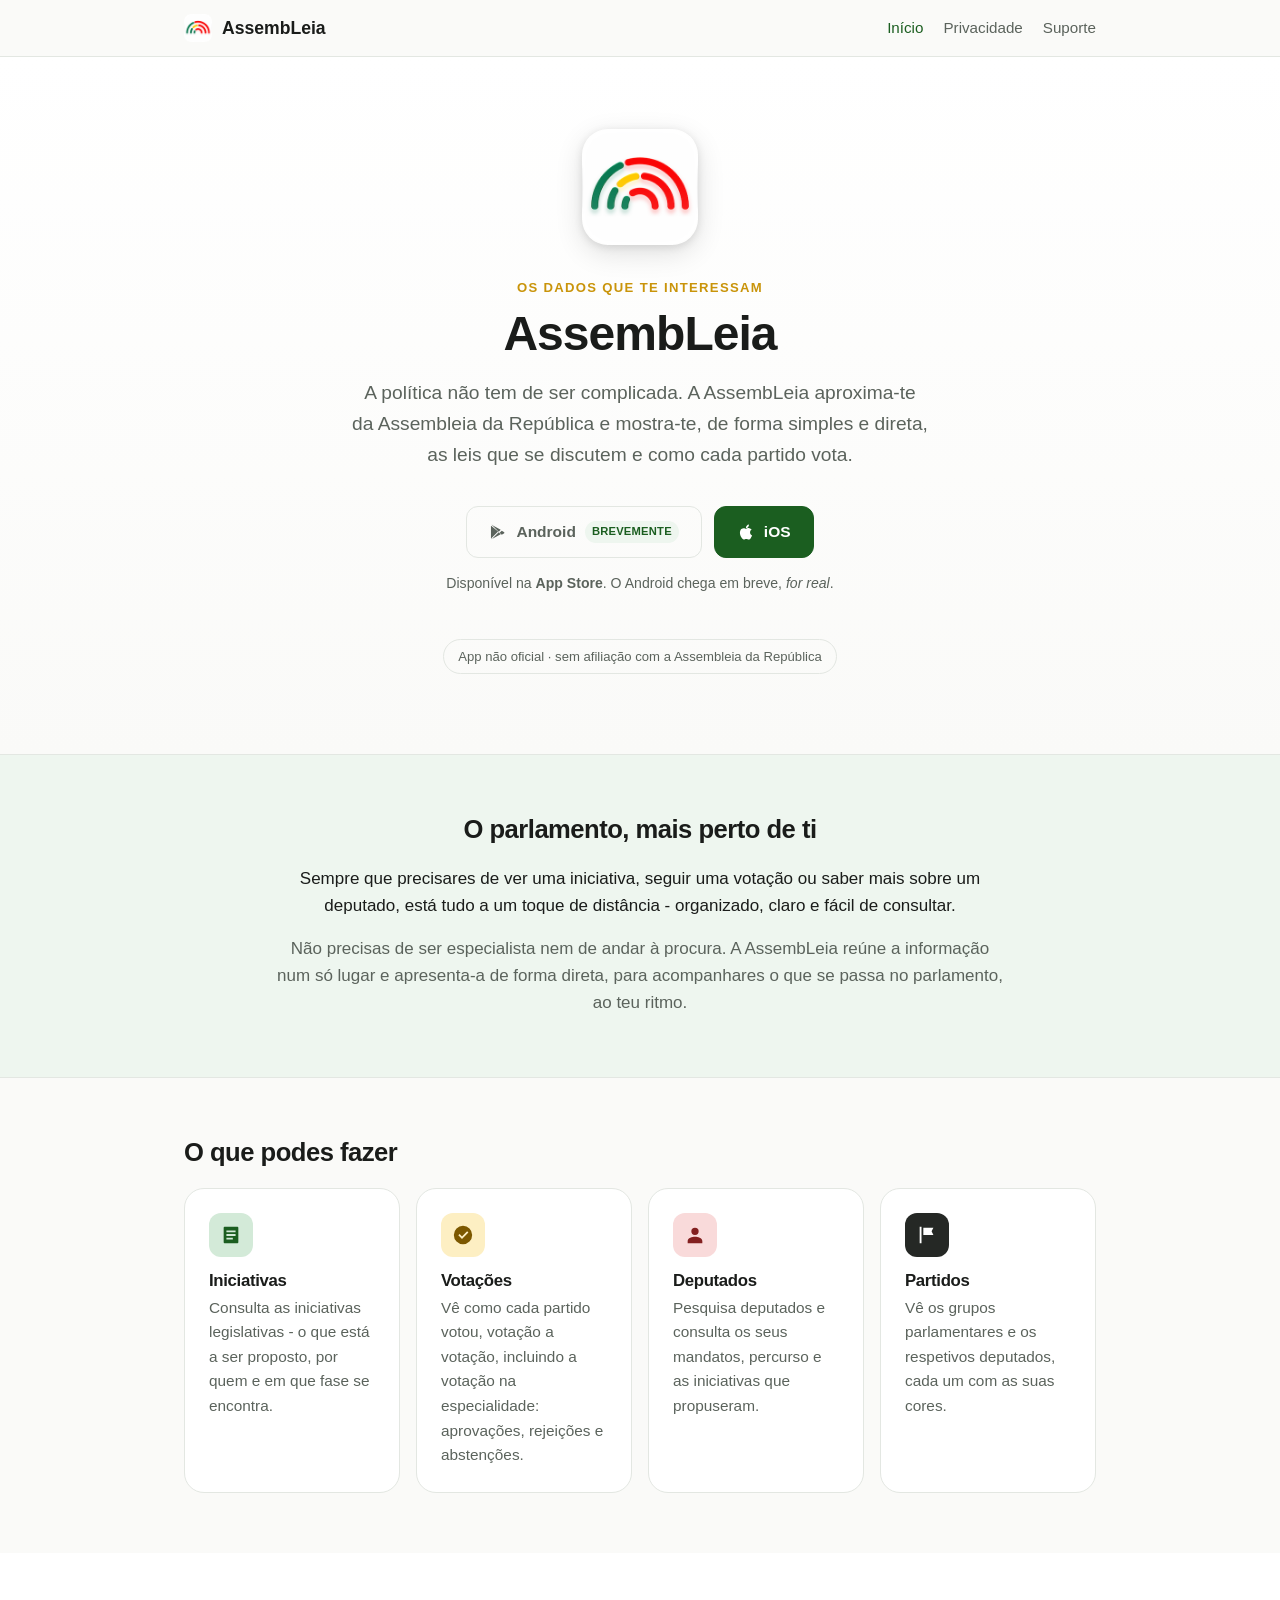
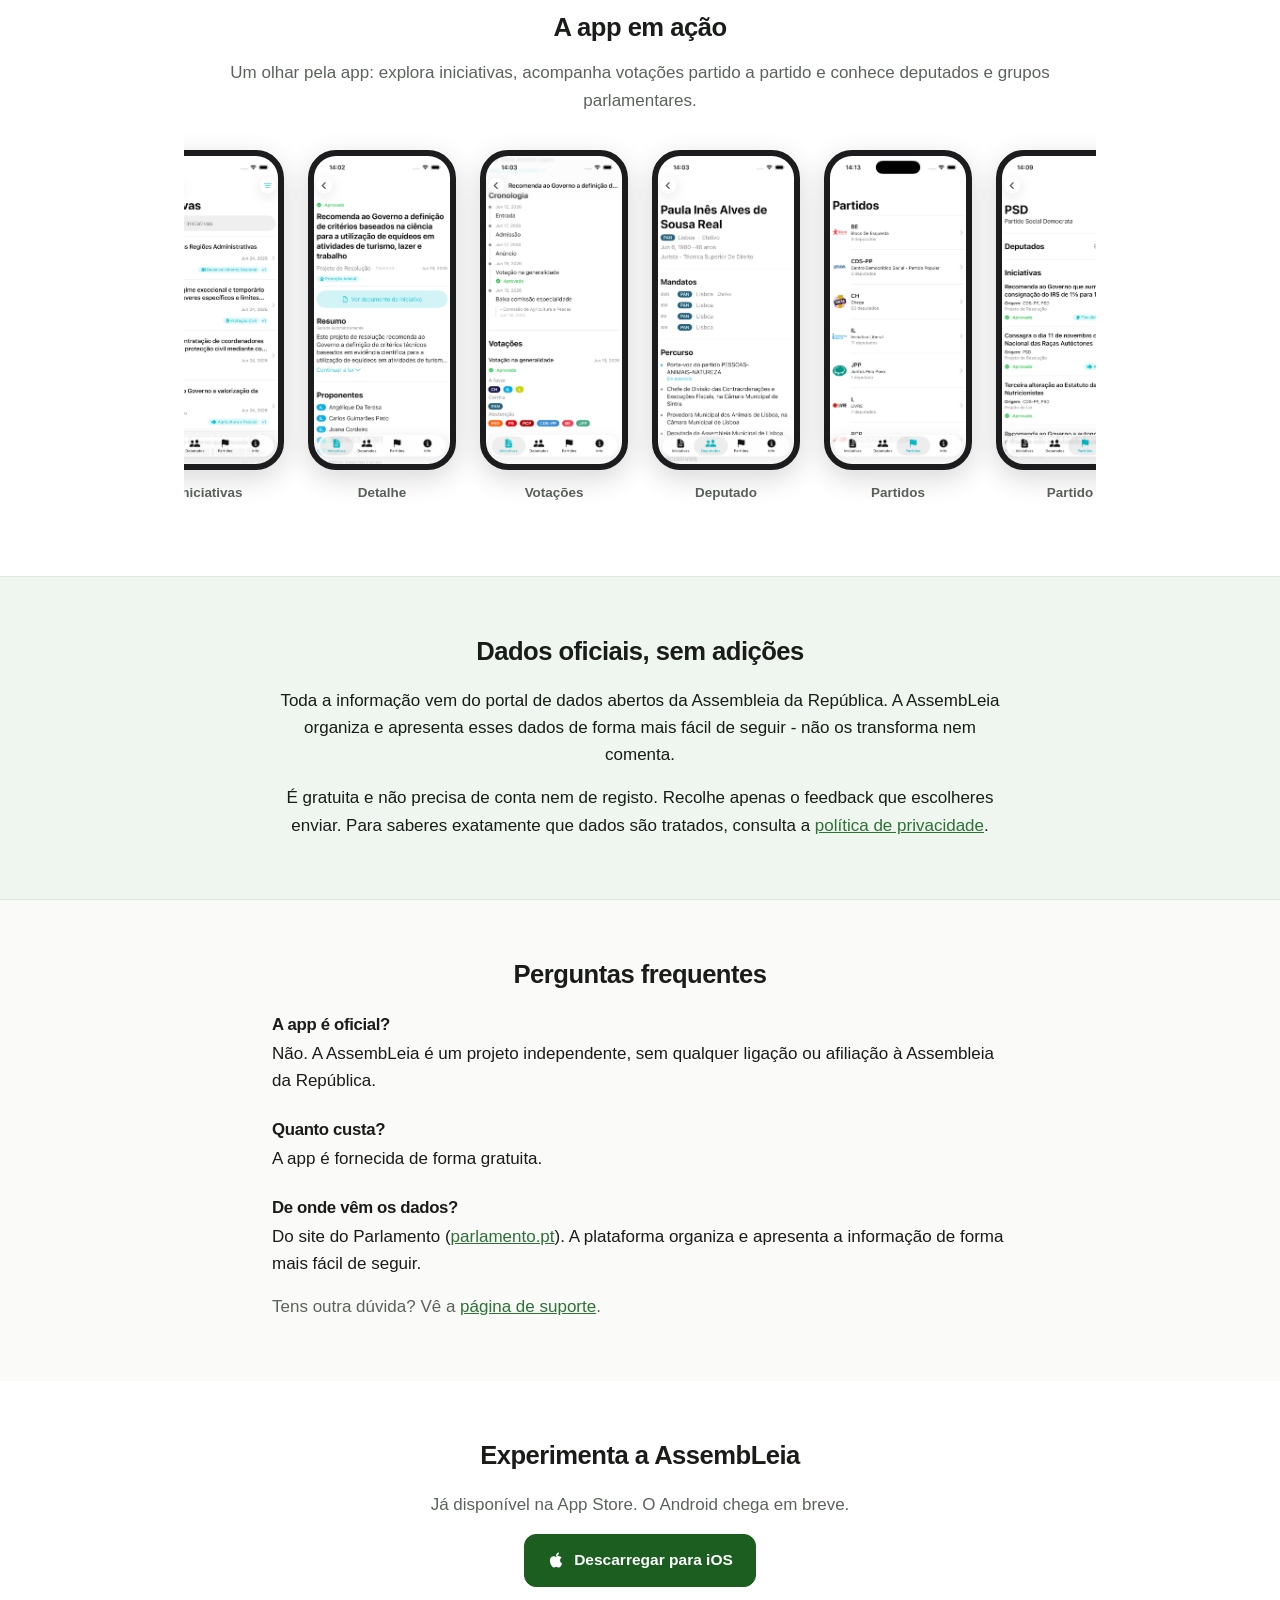
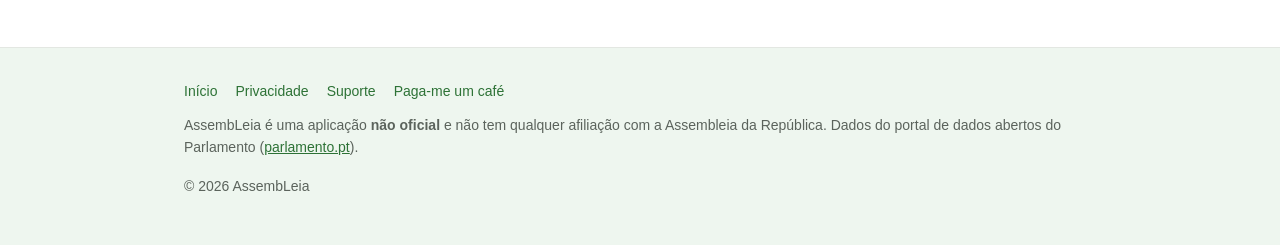
==== index.html @ e9f5047c "Site: iOS is live on the App Store (replace TestFlight links/copy) Point the iOS buttons at the App " ====
<!DOCTYPE html>
<html lang="pt">
<head>
  <meta charset="utf-8">
  <meta name="viewport" content="width=device-width, initial-scale=1">
  <title>AssembLeia - Acompanha o parlamento português</title>
  <meta name="description" content="AssembLeia é uma app não oficial para seguir a Assembleia da República: iniciativas, votações, deputados e partidos. Dados do portal de dados abertos do Parlamento.">
  <link rel="icon" type="image/png" href="icon.png?v=3">
  <link rel="apple-touch-icon" href="icon.png?v=3">
  <link rel="stylesheet" href="styles.css">
</head>
<body>
  <header class="site-header">
    <div class="container">
      <a class="brand" href="index.html">
        <picture>
          <source srcset="icon-dark.png?v=2" media="(prefers-color-scheme: dark)">
          <img src="icon.png?v=2" alt="" class="brand-mark" width="28" height="28">
        </picture>
        AssembLeia
      </a>
      <nav class="nav">
        <a href="index.html" aria-current="page">Início</a>
        <a href="privacidade.html">Privacidade</a>
        <a href="suporte.html">Suporte</a>
      </nav>
    </div>
  </header>

  <main>
    <section class="hero">
      <div class="container">
        <picture>
          <source srcset="icon-dark.png?v=2" media="(prefers-color-scheme: dark)">
          <img src="icon.png?v=2" alt="AssembLeia" class="hero-icon" width="116" height="116">
        </picture>
        <p class="tagline">Os dados que te interessam</p>
        <h1>AssembLeia</h1>
        <p class="lead">A política não tem de ser complicada. A AssembLeia aproxima-te da Assembleia da República e mostra-te, de forma simples e direta, as leis que se discutem e como cada partido vota.</p>
        <div class="cta">
          <!-- Android ainda não publicado - placeholder não clicável -->
          <span class="btn btn-disabled" aria-disabled="true">
            <svg viewBox="0 0 24 24" fill="currentColor" aria-hidden="true"><path d="M3.6 2.3 13 11.7l2.6-2.6L5.2 3.2a1.6 1.6 0 0 0-1.6-.9zM2.8 3.5A1.6 1.6 0 0 0 2.6 4v16c0 .2 0 .4.2.5l9.3-9.3zM17 10.4l2.8 1.6c.9.5.9 1.5 0 2L17 15.6 14.2 13zM3.6 21.7l9.4-9.4 2.6 2.6-10.4 5.9c-.5.3-1.1.3-1.6-.1z"/></svg>
            Android
            <span class="btn-badge">Brevemente</span>
          </span>
          <a class="btn btn-primary" href="https://apps.apple.com/pt/app/assembleia/id6779358001">
            <svg viewBox="0 0 24 24" fill="currentColor" aria-hidden="true"><path d="M18.71 19.5c-.83 1.24-1.71 2.45-3.05 2.47-1.34.03-1.77-.79-3.29-.79-1.53 0-2 .77-3.27.82-1.31.05-2.3-1.32-3.14-2.53C4.25 17 2.94 12.45 4.7 9.39c.87-1.52 2.43-2.48 4.12-2.51 1.28-.02 2.5.87 3.29.87.78 0 2.26-1.07 3.8-.91.65.03 2.47.26 3.64 1.98-.09.06-2.17 1.28-2.15 3.81.03 3.02 2.65 4.03 2.68 4.04-.03.07-.42 1.44-1.38 2.83M13 3.5c.73-.83 1.94-1.46 2.94-1.5.13 1.17-.34 2.35-1.04 3.19-.69.85-1.83 1.51-2.95 1.42-.15-1.15.41-2.35 1.05-3.11z"/></svg>
            iOS
          </a>
        </div>
        <p class="cta-note">Disponível na <strong>App Store</strong>. O Android chega em breve, <i>for real</i>.</p>
        <p><span class="disclaimer-pill">App não oficial · sem afiliação com a Assembleia da República</span></p>
      </div>
    </section>

    <section class="section section-soft section-center">
      <div class="container">
        <div class="measure">
          <h2>O parlamento, mais perto de ti</h2>
          <p>Sempre que precisares de ver uma iniciativa, seguir uma votação ou saber mais sobre um deputado, está tudo a um toque de distância - organizado, claro e fácil de consultar.</p>
          <p class="muted">Não precisas de ser especialista nem de andar à procura. A AssembLeia reúne a informação num só lugar e apresenta-a de forma direta, para acompanhares o que se passa no parlamento, ao teu ritmo.</p>
        </div>
      </div>
    </section>

    <section class="section">
      <div class="container">
        <h2>O que podes fazer</h2>
        <div class="grid">
          <div class="card">
            <div class="icon-chip chip-green">
              <svg viewBox="0 0 24 24" fill="currentColor" aria-hidden="true"><path d="M5 3h14a1 1 0 0 1 1 1v16a1 1 0 0 1-1 1H5a1 1 0 0 1-1-1V4a1 1 0 0 1 1-1zm2 4v2h10V7zm0 4v2h10v-2zm0 4v2h7v-2z"/></svg>
            </div>
            <h3>Iniciativas</h3>
            <p>Consulta as iniciativas legislativas - o que está a ser proposto, por quem e em que fase se encontra.</p>
          </div>
          <div class="card">
            <div class="icon-chip chip-gold">
              <svg viewBox="0 0 24 24" fill="currentColor" aria-hidden="true"><path d="M12 2a10 10 0 1 0 0 20 10 10 0 0 0 0-20zm-1.1 14.3-4-4 1.4-1.4 2.6 2.6 5.6-5.6 1.4 1.4z"/></svg>
            </div>
            <h3>Votações</h3>
            <p>Vê como cada partido votou, votação a votação, incluindo a votação na especialidade: aprovações, rejeições e abstenções.</p>
          </div>
          <div class="card">
            <div class="icon-chip chip-red">
              <svg viewBox="0 0 24 24" fill="currentColor" aria-hidden="true"><path d="M12 12a4 4 0 1 0-4-4 4 4 0 0 0 4 4zm0 2c-3 0-8 1.5-8 4.5V21h16v-2.5c0-3-5-4.5-8-4.5z"/></svg>
            </div>
            <h3>Deputados</h3>
            <p>Pesquisa deputados e consulta os seus mandatos, percurso e as iniciativas que propuseram.</p>
          </div>
          <div class="card">
            <div class="icon-chip chip-dark">
              <svg viewBox="0 0 24 24" fill="currentColor" aria-hidden="true"><path d="M6 3v18l-2 0V3zm2 1h11l-2 4 2 4H8z"/></svg>
            </div>
            <h3>Partidos</h3>
            <p>Vê os grupos parlamentares e os respetivos deputados, cada um com as suas cores.</p>
          </div>
        </div>
      </div>
    </section>

    <section class="section screenshots-section">
      <div class="container section-center">
        <h2>A app em ação</h2>
        <p class="screenshots-intro">Um olhar pela app: explora iniciativas, acompanha votações partido a partido e conhece deputados e grupos parlamentares.</p>
        <div class="screenshots-strip">
          <figure class="phone-wrap">
            <div class="phone-frame">
              <picture>
                <source srcset="screenshots/iniciativas-dark.png?v=4" media="(prefers-color-scheme: dark)">
                <img src="screenshots/iniciativas.png?v=4" alt="Lista de iniciativas legislativas, com pesquisa" class="phone-screen" loading="lazy" width="148" height="320">
              </picture>
            </div>
            <figcaption class="phone-label">Iniciativas</figcaption>
          </figure>
          <figure class="phone-wrap">
            <div class="phone-frame">
              <picture>
                <source srcset="screenshots/detalhe-dark.png?v=4" media="(prefers-color-scheme: dark)">
                <img src="screenshots/detalhe.png?v=4" alt="Detalhe de uma iniciativa, com resumo e proponentes" class="phone-screen" loading="lazy" width="148" height="320">
              </picture>
            </div>
            <figcaption class="phone-label">Detalhe</figcaption>
          </figure>
          <figure class="phone-wrap">
            <div class="phone-frame">
              <picture>
                <source srcset="screenshots/votacao-dark.png?v=4" media="(prefers-color-scheme: dark)">
                <img src="screenshots/votacao.png?v=4" alt="Cronologia e votação de uma iniciativa, com o sentido de voto de cada partido" class="phone-screen" loading="lazy" width="148" height="320">
              </picture>
            </div>
            <figcaption class="phone-label">Votações</figcaption>
          </figure>
          <figure class="phone-wrap">
            <div class="phone-frame">
              <picture>
                <source srcset="screenshots/deputado-dark.png?v=4" media="(prefers-color-scheme: dark)">
                <img src="screenshots/deputado.png?v=4" alt="Perfil de um deputado, com mandatos e percurso" class="phone-screen" loading="lazy" width="148" height="320">
              </picture>
            </div>
            <figcaption class="phone-label">Deputado</figcaption>
          </figure>
          <figure class="phone-wrap">
            <div class="phone-frame">
              <picture>
                <source srcset="screenshots/partidos-dark.png?v=4" media="(prefers-color-scheme: dark)">
                <img src="screenshots/partidos.png?v=4" alt="Lista de partidos com deputados de cada grupo parlamentar" class="phone-screen" loading="lazy" width="148" height="320">
              </picture>
            </div>
            <figcaption class="phone-label">Partidos</figcaption>
          </figure>
          <figure class="phone-wrap">
            <div class="phone-frame">
              <picture>
                <source srcset="screenshots/partido-detalhe-dark.png?v=4" media="(prefers-color-scheme: dark)">
                <img src="screenshots/partido-detalhe.png?v=4" alt="Detalhe de um partido, com deputados e iniciativas" class="phone-screen" loading="lazy" width="148" height="320">
              </picture>
            </div>
            <figcaption class="phone-label">Partido</figcaption>
          </figure>
        </div>
      </div>
    </section>

    <section class="section section-soft section-center">
      <div class="container">
        <div class="measure">
          <h2>Dados oficiais, sem adições</h2>
          <p>Toda a informação vem do portal de dados abertos da Assembleia da República. A AssembLeia organiza e apresenta esses dados de forma mais fácil de seguir - não os transforma nem comenta.</p>
          <p>É gratuita e não precisa de conta nem de registo. Recolhe apenas o feedback que escolheres enviar. Para saberes exatamente que dados são tratados, consulta a <a href="privacidade.html">política de privacidade</a>.</p>
        </div>
      </div>
    </section>

    <section class="section section-center">
      <div class="container">
        <h2>Perguntas frequentes</h2>
        <div class="measure faq">
          <h3>A app é oficial?</h3>
          <p>Não. A AssembLeia é um projeto independente, sem qualquer ligação ou afiliação à Assembleia da República.</p>
          <h3>Quanto custa?</h3>
          <p>A app é fornecida de forma gratuita.</p>
          <h3>De onde vêm os dados?</h3>
          <p>Do site do Parlamento (<a href="https://www.parlamento.pt">parlamento.pt</a>). A plataforma organiza e apresenta a informação de forma mais fácil de seguir.</p>
          <p class="muted">Tens outra dúvida? Vê a <a href="suporte.html">página de suporte</a>.</p>
        </div>
      </div>
    </section>

    <section class="section screenshots-section section-center">
      <div class="container">
        <div class="measure">
          <h2>Experimenta a AssembLeia</h2>
          <p class="muted">Já disponível na App Store. O Android chega em breve.</p>
          <div class="cta">
            <a class="btn btn-primary" href="https://apps.apple.com/pt/app/assembleia/id6779358001">
              <svg viewBox="0 0 24 24" fill="currentColor" aria-hidden="true"><path d="M18.71 19.5c-.83 1.24-1.71 2.45-3.05 2.47-1.34.03-1.77-.79-3.29-.79-1.53 0-2 .77-3.27.82-1.31.05-2.3-1.32-3.14-2.53C4.25 17 2.94 12.45 4.7 9.39c.87-1.52 2.43-2.48 4.12-2.51 1.28-.02 2.5.87 3.29.87.78 0 2.26-1.07 3.8-.91.65.03 2.47.26 3.64 1.98-.09.06-2.17 1.28-2.15 3.81.03 3.02 2.65 4.03 2.68 4.04-.03.07-.42 1.44-1.38 2.83M13 3.5c.73-.83 1.94-1.46 2.94-1.5.13 1.17-.34 2.35-1.04 3.19-.69.85-1.83 1.51-2.95 1.42-.15-1.15.41-2.35 1.05-3.11z"/></svg>
              Descarregar para iOS
            </a>
          </div>
        </div>
      </div>
    </section>
  </main>

  <footer class="site-footer">
    <div class="container">
      <div class="footer-links">
        <a href="index.html">Início</a>
        <a href="privacidade.html">Privacidade</a>
        <a href="suporte.html">Suporte</a>
        <a href="https://buymeacoffee.com/elisioff" target="_blank" rel="noopener">Paga-me um café</a>
      </div>
      <p>AssembLeia é uma aplicação <strong>não oficial</strong> e não tem qualquer afiliação com a Assembleia da República. Dados do portal de dados abertos do Parlamento (<a href="https://www.parlamento.pt">parlamento.pt</a>).</p>
      <p>© 2026 AssembLeia</p>
    </div>
  </footer>
</body>
</html>
---- styles.css ----
/* AssembLeia — product site. Flat, light, dependency-free. */

:root {
  --green:       #2d7236;
  --green-dark:  #1b5e20;
  --green-light: #eef6ef;
  --gold:        #c9940a;
  --red-app:     #c14040;
  --ink:         #1a1c1a;
  --muted:       #5b635c;
  --bg:          #fafaf8;
  --border:      #e3e7e2;
  --surface:     #ffffff;
  --radius:      12px;
  --radius-lg:   20px;
  --maxw:        960px;
  --font: -apple-system, BlinkMacSystemFont, "Segoe UI", Roboto, Helvetica, Arial, sans-serif;
  /* Rainbow arc colours — overridden in dark mode */
  --arc-green: #2d7236;
  --arc-gold:  #c9940a;
  --arc-red:   #c14040;
}

* { box-sizing: border-box; }
html { -webkit-text-size-adjust: 100%; }

body {
  margin: 0;
  font-family: var(--font);
  color: var(--ink);
  background: var(--bg);
  line-height: 1.6;
  font-size: 17px;
}

a { color: var(--green); }

h1, h2, h3 { line-height: 1.15; letter-spacing: -0.02em; }
h1 { font-size: 3rem; margin: 0 0 0.35em; }
h2 { font-size: 1.6rem; margin: 0 0 0.8em; }
h3 { font-size: 1.05rem; margin: 0 0 0.35em; }

p { margin: 0 0 1rem; }

.container { max-width: var(--maxw); margin: 0 auto; padding: 0 24px; }

.muted  { color: var(--muted); }
.small  { font-size: 0.9rem; }

/* ---- Header ---- */
.site-header {
  position: sticky;
  top: 0;
  z-index: 100;
  border-bottom: 1px solid var(--border);
  background: rgba(250, 250, 248, 0.9);
  backdrop-filter: blur(14px);
  -webkit-backdrop-filter: blur(14px);
}
.site-header .container {
  display: flex;
  align-items: center;
  justify-content: space-between;
  gap: 16px;
  flex-wrap: wrap;
  padding-top: 14px;
  padding-bottom: 14px;
}
.brand {
  display: inline-flex;
  align-items: center;
  gap: 10px;
  font-weight: 700;
  font-size: 1.1rem;
  color: var(--ink);
  text-decoration: none;
}
.brand svg { width: 28px; height: 28px; }
.brand-mark { width: 28px; height: 28px; border-radius: 6px; display: block; }
.nav { display: flex; gap: 20px; }
.nav a { color: var(--muted); text-decoration: none; font-size: 0.95rem; transition: color 0.15s; }
.nav a:hover, .nav a[aria-current="page"] { color: var(--green-dark); }

/* ---- Hero ---- */
.hero {
  padding: 72px 0 64px;
  text-align: center;
  background: linear-gradient(180deg, #ffffff 0%, var(--bg) 100%);
}
.hero-icon {
  width: 116px;
  height: 116px;
  border-radius: 26px;
  margin-bottom: 24px;
  box-shadow:
    0 2px 8px rgba(0,0,0,0.10),
    0 8px 28px rgba(0,0,0,0.12);
}
.tagline {
  color: var(--gold);
  font-weight: 700;
  font-size: 0.82rem;
  letter-spacing: 0.1em;
  text-transform: uppercase;
  margin: 0 0 0.6em;
}
.hero p.lead {
  font-size: 1.2rem;
  color: var(--muted);
  max-width: 36rem;
  margin: 0 auto 2.2rem;
}

/* ---- Buttons ---- */
.cta { display: flex; gap: 12px; justify-content: center; flex-wrap: wrap; }
.btn {
  display: inline-flex;
  align-items: center;
  gap: 9px;
  padding: 13px 22px;
  border-radius: var(--radius);
  text-decoration: none;
  font-weight: 600;
  font-size: 0.97rem;
  transition: transform 0.15s, box-shadow 0.15s, background 0.15s;
  border: 1.5px solid var(--green-dark);
}
.btn-primary { background: var(--green-dark); color: #fff; }
.btn-primary:hover {
  background: #154a19;
  border-color: #154a19;
  transform: translateY(-1px);
  box-shadow: 0 4px 16px rgba(27,94,32,0.28);
}
.btn-secondary { background: transparent; color: var(--green-dark); }
.btn-secondary:hover { background: var(--green-light); transform: translateY(-1px); }
.btn svg { width: 18px; height: 18px; flex-shrink: 0; }

.btn-disabled {
  background: transparent;
  color: var(--muted);
  border-color: var(--border);
  cursor: default;
}
.btn-badge {
  font-size: 0.7rem;
  font-weight: 700;
  letter-spacing: 0.02em;
  text-transform: uppercase;
  padding: 2px 7px;
  border-radius: 999px;
  background: var(--green-light);
  color: var(--green-dark);
}
.btn-badge.badge-on-primary { background: rgba(255,255,255,0.22); color: #fff; }
.cta-note {
  margin-top: 14px;
  font-size: 0.88rem;
  color: var(--muted);
}

.disclaimer-pill {
  display: inline-block;
  margin-top: 28px;
  padding: 6px 14px;
  border: 1px solid var(--border);
  border-radius: 999px;
  font-size: 0.82rem;
  color: var(--muted);
}

/* ---- Section scaffolding ---- */
.section { padding: 60px 0; }
.section-center { text-align: center; }
.section-soft {
  background: var(--green-light);
  border-top: 1px solid var(--border);
  border-bottom: 1px solid var(--border);
}

/* Constrains prose width inside centered sections for comfortable reading */
.measure { max-width: 46rem; margin: 0 auto; }
.measure p:last-child { margin-bottom: 0; }
.faq { text-align: left; }

/* ---- Feature cards ---- */
.grid {
  display: grid;
  grid-template-columns: repeat(auto-fit, minmax(210px, 1fr));
  gap: 16px;
  margin-top: 8px;
}
.card {
  background: var(--surface);
  border: 1px solid var(--border);
  border-radius: var(--radius-lg);
  padding: 24px;
  transition: box-shadow 0.2s, transform 0.2s;
}
.card:hover {
  box-shadow: 0 6px 24px rgba(0,0,0,0.08);
  transform: translateY(-2px);
}
.icon-chip {
  width: 44px;
  height: 44px;
  border-radius: 12px;
  display: flex;
  align-items: center;
  justify-content: center;
  margin-bottom: 14px;
}
.icon-chip svg { width: 22px; height: 22px; }
.chip-green { background: #d3ead8; color: #1b5e20; }
.chip-gold  { background: #fdefc3; color: #7c5800; }
.chip-red   { background: #f9dada; color: #832020; }
.chip-dark  { background: #252825; color: #fff; }

.card h3 { margin: 0 0 0.35em; }
.card p  { margin: 0; color: var(--muted); font-size: 0.96rem; }

/* ---- Screenshots ---- */
.screenshots-section { background: var(--surface); }
.screenshots-intro { color: var(--muted); margin-top: -0.2rem; }

.screenshots-strip {
  display: flex;
  gap: 24px;
  overflow-x: auto;
  padding: 20px 0 12px;
  scrollbar-width: thin;
  scrollbar-color: var(--border) transparent;
  justify-content: center;
}
.phone-wrap { flex: 0 0 auto; margin: 0; display: flex; flex-direction: column; align-items: center; gap: 12px; }
.phone-frame {
  width: 148px;
  aspect-ratio: 9 / 19.5;
  border: 6px solid #1c1c1e;
  border-radius: 28px;
  overflow: hidden;
  position: relative;
  background: #1c1c1e;
  box-shadow: 0 8px 28px rgba(0,0,0,0.16);
}
.phone-frame picture { display: block; width: 100%; height: 100%; }
.phone-screen {
  width: 100%;
  height: 100%;
  object-fit: cover;
  object-position: top center;
  display: block;
}
.phone-label {
  font-size: 0.84rem;
  color: var(--muted);
  text-align: center;
  font-weight: 600;
}

/* ---- Prose (privacy / support pages) ---- */
.prose { padding: 48px 0 64px; }
.prose h1 { font-size: 2rem; }
.prose h2 { font-size: 1.3rem; margin-top: 2.2rem; }
.prose h2:first-of-type { margin-top: 1.6rem; }
.prose ul { padding-left: 1.2rem; margin: 0 0 1rem; }
.prose li { margin-bottom: 0.4rem; }
.prose .updated { color: var(--muted); font-size: 0.9rem; margin-top: -0.4rem; }
.faq h3 { margin-top: 1.6rem; }

/* ---- Footer ---- */
.site-footer {
  border-top: 1px solid var(--border);
  background: var(--green-light);
  padding: 32px 0;
  font-size: 0.875rem;
  color: var(--muted);
}
.site-footer a { color: var(--green); }
.site-footer .footer-links { display: flex; gap: 18px; flex-wrap: wrap; margin-bottom: 12px; }
.site-footer .footer-links a { text-decoration: none; }

/* ---- Responsive ---- */
@media (max-width: 600px) {
  body { font-size: 16px; }
  h1 { font-size: 2.2rem; }
  .hero { padding: 48px 0 44px; }
  .hero-icon { width: 96px; height: 96px; border-radius: 22px; }
  .screenshots-strip { justify-content: flex-start; }
}

/* ---- Dark mode ---- */
@media (prefers-color-scheme: dark) {
  :root {
    --green:       #5ecb6a;  /* links, secondary btn text — 8.7:1 on bg */
    --green-dark:  #4ab856;  /* nav active — 7.2:1 on bg */
    --green-light: #1a2b1a;  /* soft section bg, distinctly tinted */
    --gold:        #f0b429;
    --red-app:     #e06060;
    --ink:         #f0f0ec;
    --muted:       #9a9a9f;  /* 5.3:1 on surface — passes AA */
    --bg:          #1c1c1e;
    --border:      #3a3a3c;
    --surface:     #2c2c2e;
    --arc-green:   #5ecb6a;
    --arc-gold:    #f0b429;
    --arc-red:     #e06060;
  }

  .site-header {
    background: rgba(28, 28, 30, 0.92);
    border-bottom-color: rgba(255, 255, 255, 0.1);
  }

  .hero {
    background: linear-gradient(180deg, #242426 0%, var(--bg) 100%);
  }

  /* Primary btn: bright green bg + dark text → 8.7:1 contrast (WCAG AAA) */
  .btn-primary {
    background: #5ecb6a;
    border-color: #5ecb6a;
    color: #1c1c1e;
  }
  .btn-primary:hover {
    background: #6dd677;
    border-color: #6dd677;
    box-shadow: 0 4px 16px rgba(94, 203, 106, 0.3);
    transform: translateY(-1px);
  }
  /* Secondary btn: bright green outline + text — 8.7:1 on dark bg */
  .btn-secondary {
    border-color: #5ecb6a;
    color: #5ecb6a;
  }
  .btn-secondary:hover { background: rgba(94, 203, 106, 0.1); }

  .disclaimer-pill {
    border-color: var(--border);
    background: rgba(255, 255, 255, 0.05);
  }

  .section-soft {
    background: #1a2b1a;
    border-color: #2c3a2c;
  }

  .chip-green { background: #172a1b; color: #5ecb6a; }
  .chip-gold  { background: #2e2300; color: #f0b429; }
  .chip-red   { background: #2e1616; color: #e06060; }
  .chip-dark  { background: #3a3c3a; color: #f0f0ec; }

  .phone-frame { border-color: #4a4a4c; background: #000; }
  .btn-badge { background: rgba(94,203,106,0.18); color: #6dd677; }

  .site-footer { background: #161618; }
}
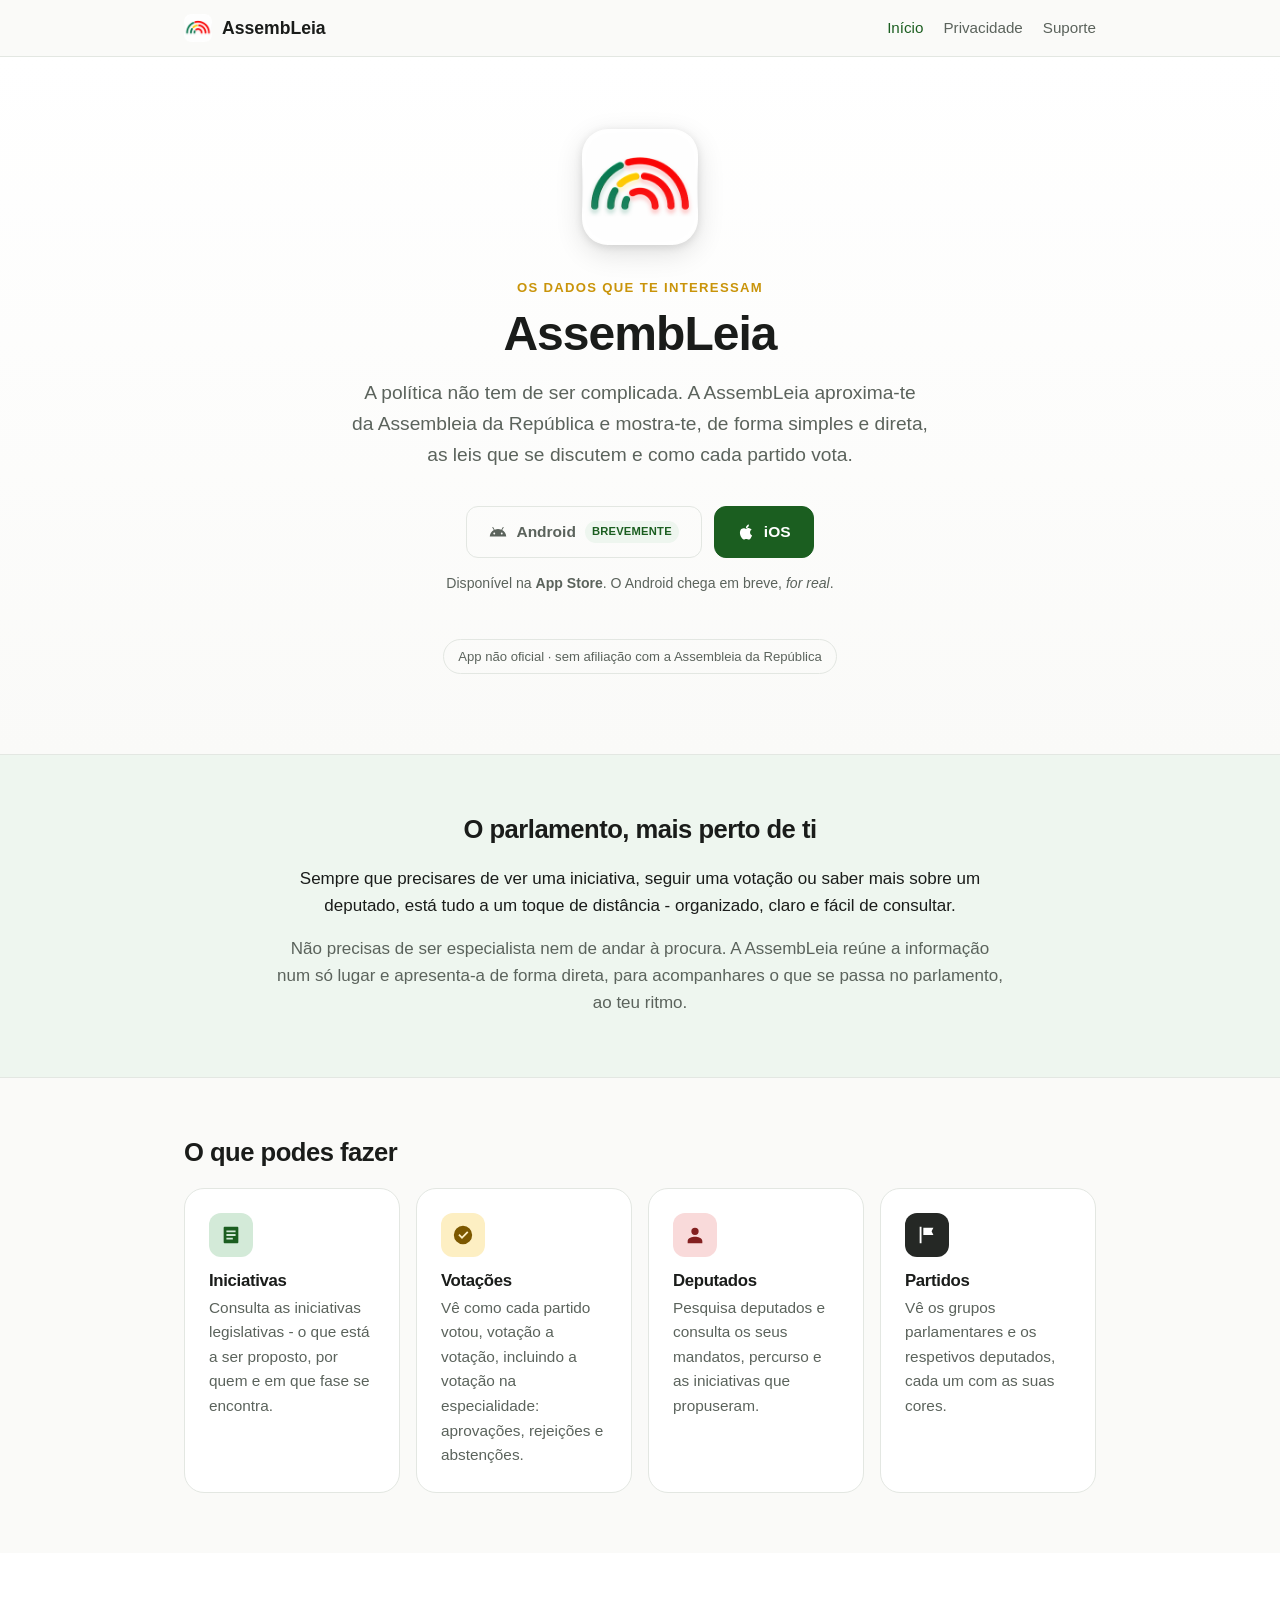
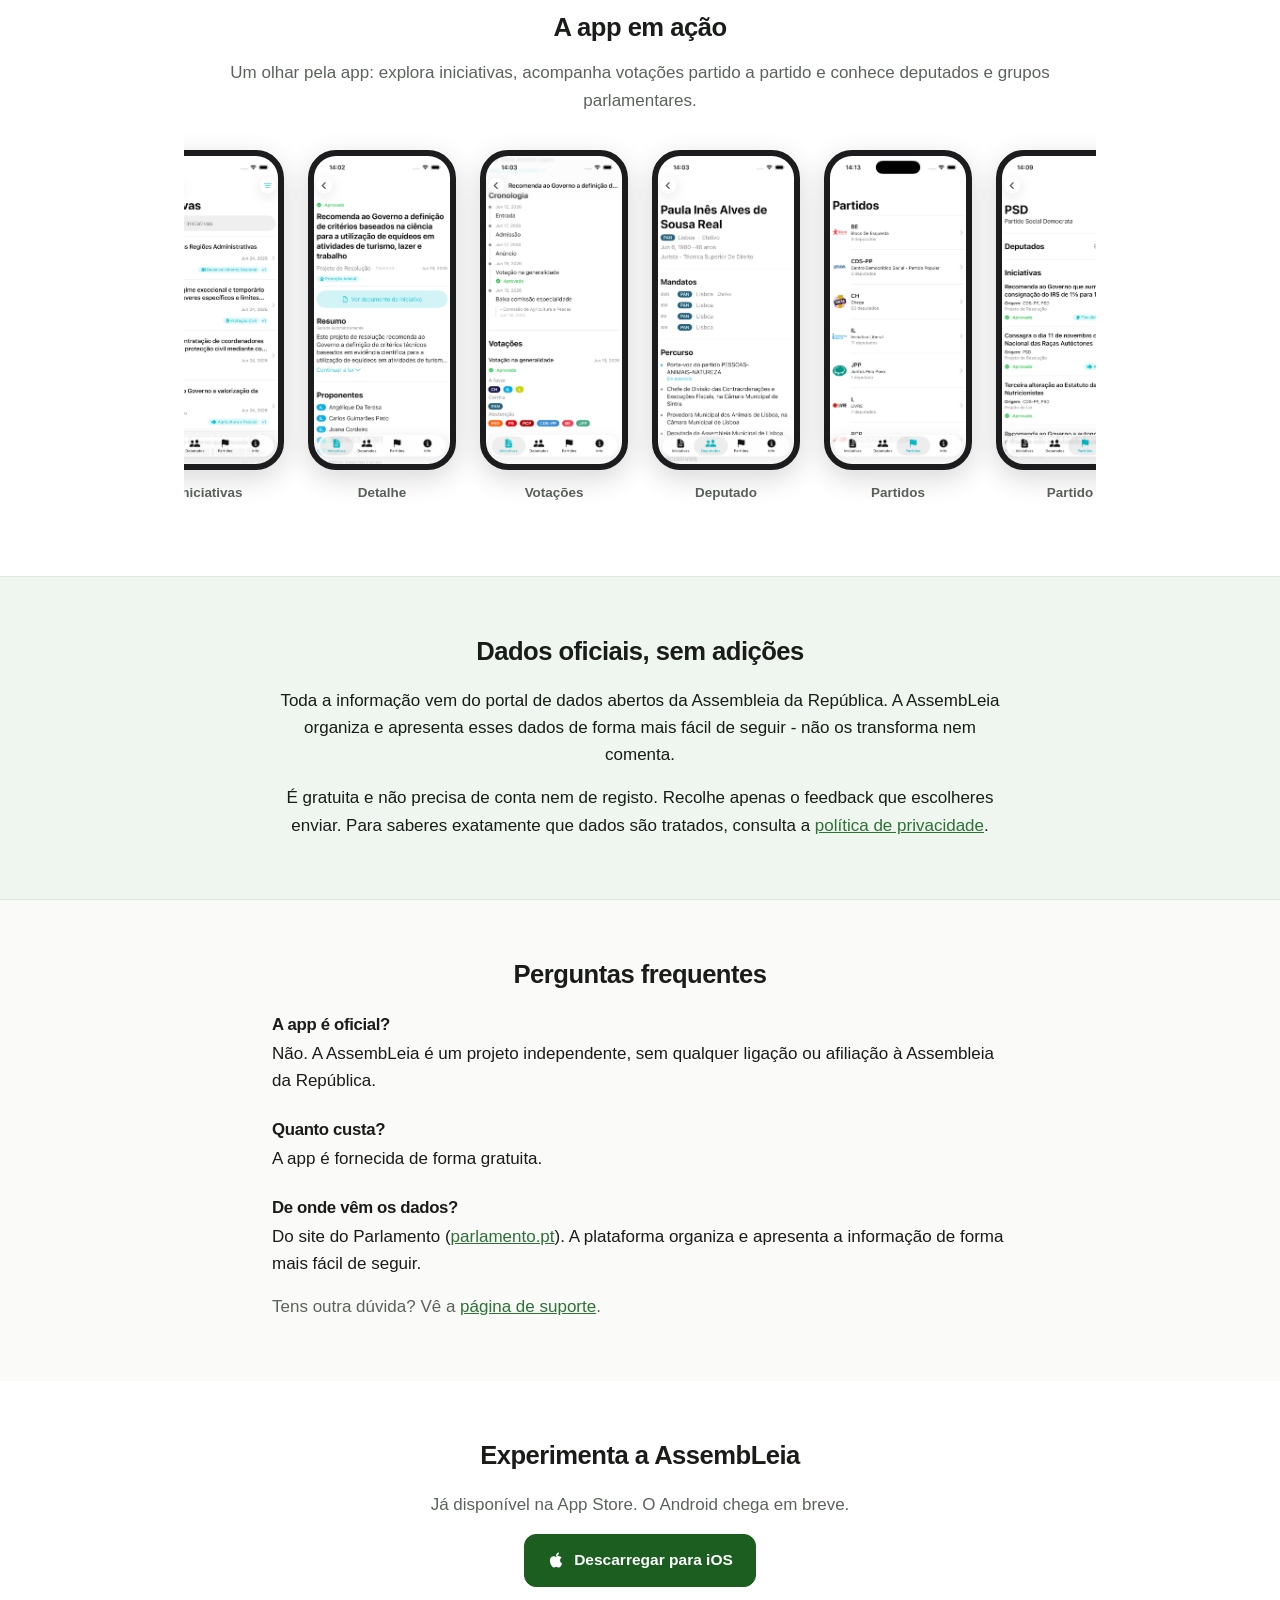
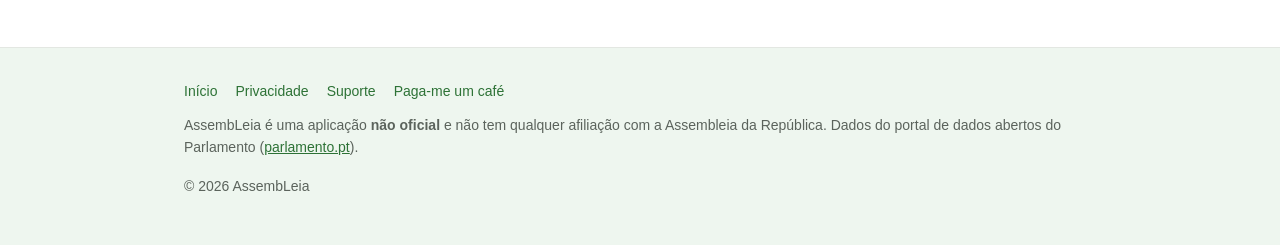
==== commit 4056e874: "Support email → geral@assembleiaapp.com; fix broken Android badge icon The hand-drawn Play-triangle " ====
--- a/index.html
+++ b/index.html
@@ -7,6 +7,7 @@
   <meta name="description" content="AssembLeia é uma app não oficial para seguir a Assembleia da República: iniciativas, votações, deputados e partidos. Dados do portal de dados abertos do Parlamento.">
   <link rel="icon" type="image/png" href="icon.png?v=3">
   <link rel="apple-touch-icon" href="icon.png?v=3">
+  <meta name="apple-itunes-app" content="app-id=6779358001">
   <link rel="stylesheet" href="styles.css">
 </head>
 <body>
@@ -40,7 +41,7 @@
         <div class="cta">
           <!-- Android ainda não publicado - placeholder não clicável -->
           <span class="btn btn-disabled" aria-disabled="true">
-            <svg viewBox="0 0 24 24" fill="currentColor" aria-hidden="true"><path d="M3.6 2.3 13 11.7l2.6-2.6L5.2 3.2a1.6 1.6 0 0 0-1.6-.9zM2.8 3.5A1.6 1.6 0 0 0 2.6 4v16c0 .2 0 .4.2.5l9.3-9.3zM17 10.4l2.8 1.6c.9.5.9 1.5 0 2L17 15.6 14.2 13zM3.6 21.7l9.4-9.4 2.6 2.6-10.4 5.9c-.5.3-1.1.3-1.6-.1z"/></svg>
+            <svg viewBox="0 0 24 24" fill="currentColor" aria-hidden="true"><path d="M17.6 9.48l1.84-3.18c.16-.31.04-.69-.26-.85-.29-.15-.65-.06-.83.22l-1.88 3.24a11.46 11.46 0 0 0-8.94 0L5.65 5.67c-.19-.29-.58-.38-.87-.2-.28.18-.37.54-.22.83L6.4 9.48A10.78 10.78 0 0 0 1 18h22a10.78 10.78 0 0 0-5.4-8.52M7 15.25a1.25 1.25 0 1 1 0-2.5 1.25 1.25 0 0 1 0 2.5m10 0a1.25 1.25 0 1 1 0-2.5 1.25 1.25 0 0 1 0 2.5Z"/></svg>
             Android
             <span class="btn-badge">Brevemente</span>
           </span>
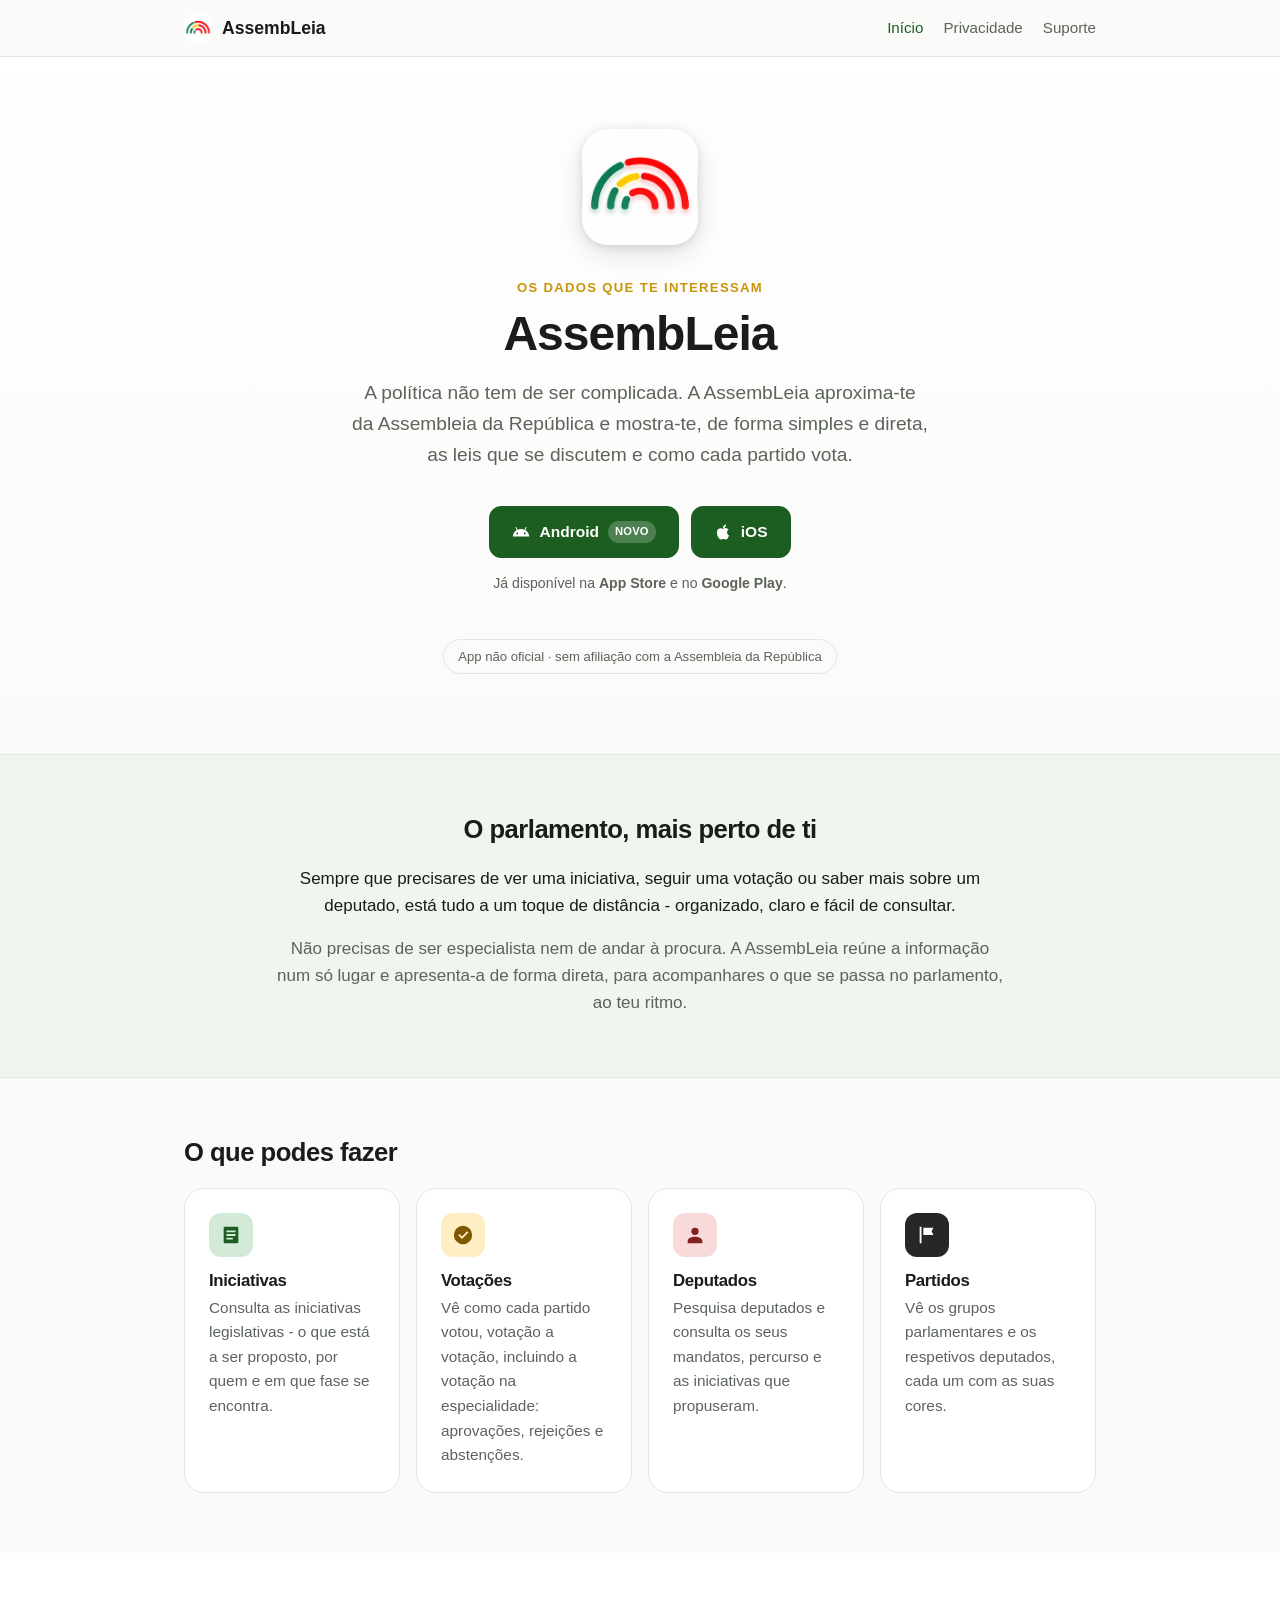
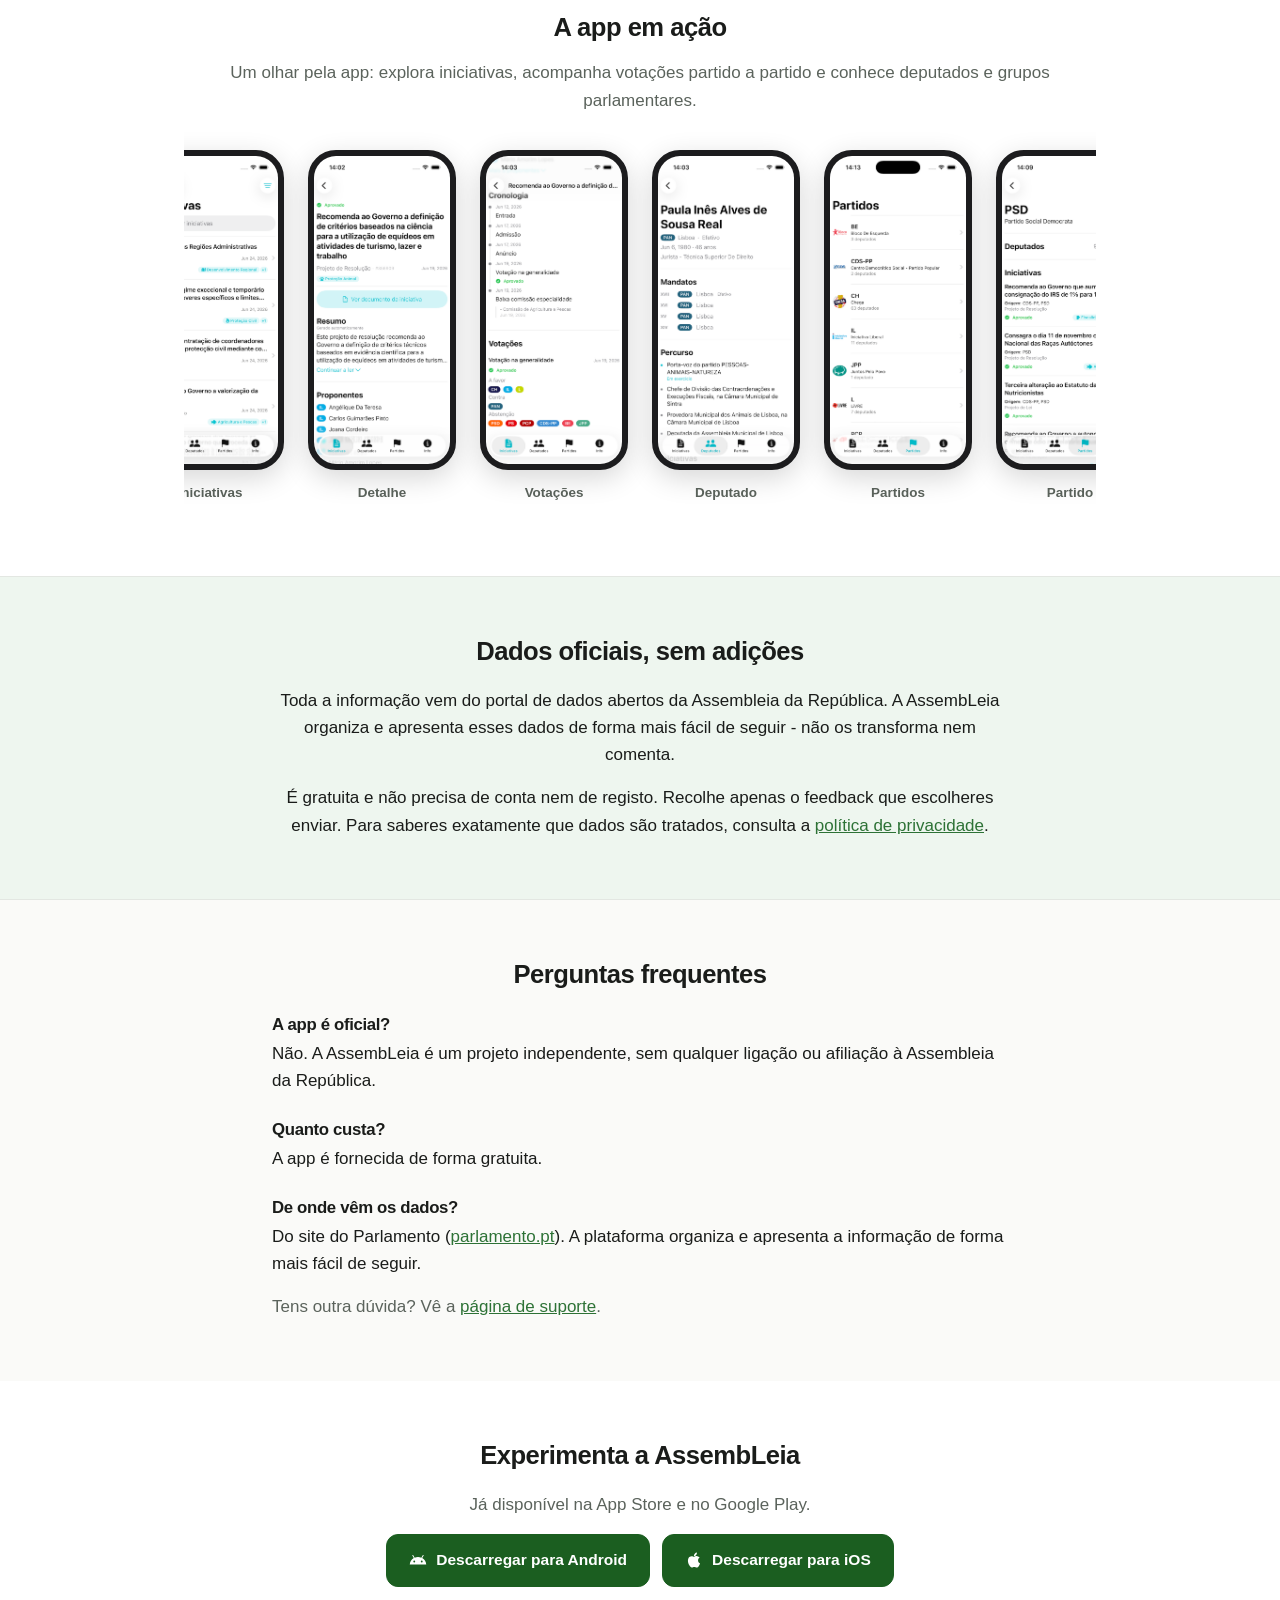
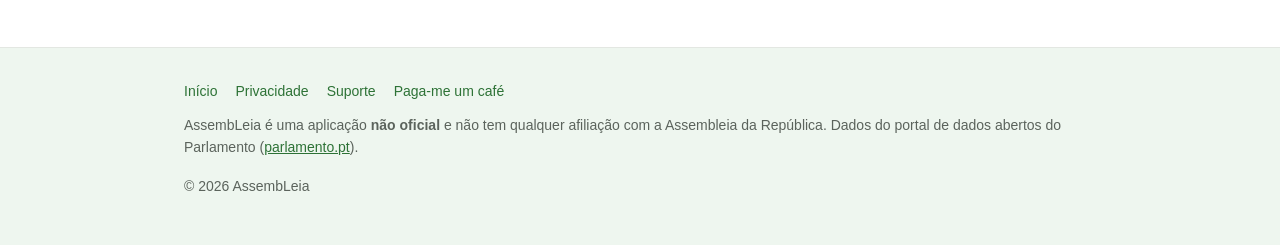
==== commit 015e9c3d: "Android is live: swap placeholder for Play Store link" ====
--- a/index.html
+++ b/index.html
@@ -39,18 +39,17 @@
         <h1>AssembLeia</h1>
         <p class="lead">A política não tem de ser complicada. A AssembLeia aproxima-te da Assembleia da República e mostra-te, de forma simples e direta, as leis que se discutem e como cada partido vota.</p>
         <div class="cta">
-          <!-- Android ainda não publicado - placeholder não clicável -->
-          <span class="btn btn-disabled" aria-disabled="true">
+          <a class="btn btn-primary" href="https://play.google.com/store/apps/details?id=com.elisioff.assembleia">
             <svg viewBox="0 0 24 24" fill="currentColor" aria-hidden="true"><path d="M17.6 9.48l1.84-3.18c.16-.31.04-.69-.26-.85-.29-.15-.65-.06-.83.22l-1.88 3.24a11.46 11.46 0 0 0-8.94 0L5.65 5.67c-.19-.29-.58-.38-.87-.2-.28.18-.37.54-.22.83L6.4 9.48A10.78 10.78 0 0 0 1 18h22a10.78 10.78 0 0 0-5.4-8.52M7 15.25a1.25 1.25 0 1 1 0-2.5 1.25 1.25 0 0 1 0 2.5m10 0a1.25 1.25 0 1 1 0-2.5 1.25 1.25 0 0 1 0 2.5Z"/></svg>
             Android
-            <span class="btn-badge">Brevemente</span>
-          </span>
+            <span class="btn-badge badge-on-primary">Novo</span>
+          </a>
           <a class="btn btn-primary" href="https://apps.apple.com/pt/app/assembleia/id6779358001">
             <svg viewBox="0 0 24 24" fill="currentColor" aria-hidden="true"><path d="M18.71 19.5c-.83 1.24-1.71 2.45-3.05 2.47-1.34.03-1.77-.79-3.29-.79-1.53 0-2 .77-3.27.82-1.31.05-2.3-1.32-3.14-2.53C4.25 17 2.94 12.45 4.7 9.39c.87-1.52 2.43-2.48 4.12-2.51 1.28-.02 2.5.87 3.29.87.78 0 2.26-1.07 3.8-.91.65.03 2.47.26 3.64 1.98-.09.06-2.17 1.28-2.15 3.81.03 3.02 2.65 4.03 2.68 4.04-.03.07-.42 1.44-1.38 2.83M13 3.5c.73-.83 1.94-1.46 2.94-1.5.13 1.17-.34 2.35-1.04 3.19-.69.85-1.83 1.51-2.95 1.42-.15-1.15.41-2.35 1.05-3.11z"/></svg>
             iOS
           </a>
         </div>
-        <p class="cta-note">Disponível na <strong>App Store</strong>. O Android chega em breve, <i>for real</i>.</p>
+        <p class="cta-note">Já disponível na <strong>App Store</strong> e no <strong>Google Play</strong>.</p>
         <p><span class="disclaimer-pill">App não oficial · sem afiliação com a Assembleia da República</span></p>
       </div>
     </section>
@@ -193,8 +192,12 @@
       <div class="container">
         <div class="measure">
           <h2>Experimenta a AssembLeia</h2>
-          <p class="muted">Já disponível na App Store. O Android chega em breve.</p>
+          <p class="muted">Já disponível na App Store e no Google Play.</p>
           <div class="cta">
+            <a class="btn btn-primary" href="https://play.google.com/store/apps/details?id=com.elisioff.assembleia">
+              <svg viewBox="0 0 24 24" fill="currentColor" aria-hidden="true"><path d="M17.6 9.48l1.84-3.18c.16-.31.04-.69-.26-.85-.29-.15-.65-.06-.83.22l-1.88 3.24a11.46 11.46 0 0 0-8.94 0L5.65 5.67c-.19-.29-.58-.38-.87-.2-.28.18-.37.54-.22.83L6.4 9.48A10.78 10.78 0 0 0 1 18h22a10.78 10.78 0 0 0-5.4-8.52M7 15.25a1.25 1.25 0 1 1 0-2.5 1.25 1.25 0 0 1 0 2.5m10 0a1.25 1.25 0 1 1 0-2.5 1.25 1.25 0 0 1 0 2.5Z"/></svg>
+              Descarregar para Android
+            </a>
             <a class="btn btn-primary" href="https://apps.apple.com/pt/app/assembleia/id6779358001">
               <svg viewBox="0 0 24 24" fill="currentColor" aria-hidden="true"><path d="M18.71 19.5c-.83 1.24-1.71 2.45-3.05 2.47-1.34.03-1.77-.79-3.29-.79-1.53 0-2 .77-3.27.82-1.31.05-2.3-1.32-3.14-2.53C4.25 17 2.94 12.45 4.7 9.39c.87-1.52 2.43-2.48 4.12-2.51 1.28-.02 2.5.87 3.29.87.78 0 2.26-1.07 3.8-.91.65.03 2.47.26 3.64 1.98-.09.06-2.17 1.28-2.15 3.81.03 3.02 2.65 4.03 2.68 4.04-.03.07-.42 1.44-1.38 2.83M13 3.5c.73-.83 1.94-1.46 2.94-1.5.13 1.17-.34 2.35-1.04 3.19-.69.85-1.83 1.51-2.95 1.42-.15-1.15.41-2.35 1.05-3.11z"/></svg>
               Descarregar para iOS
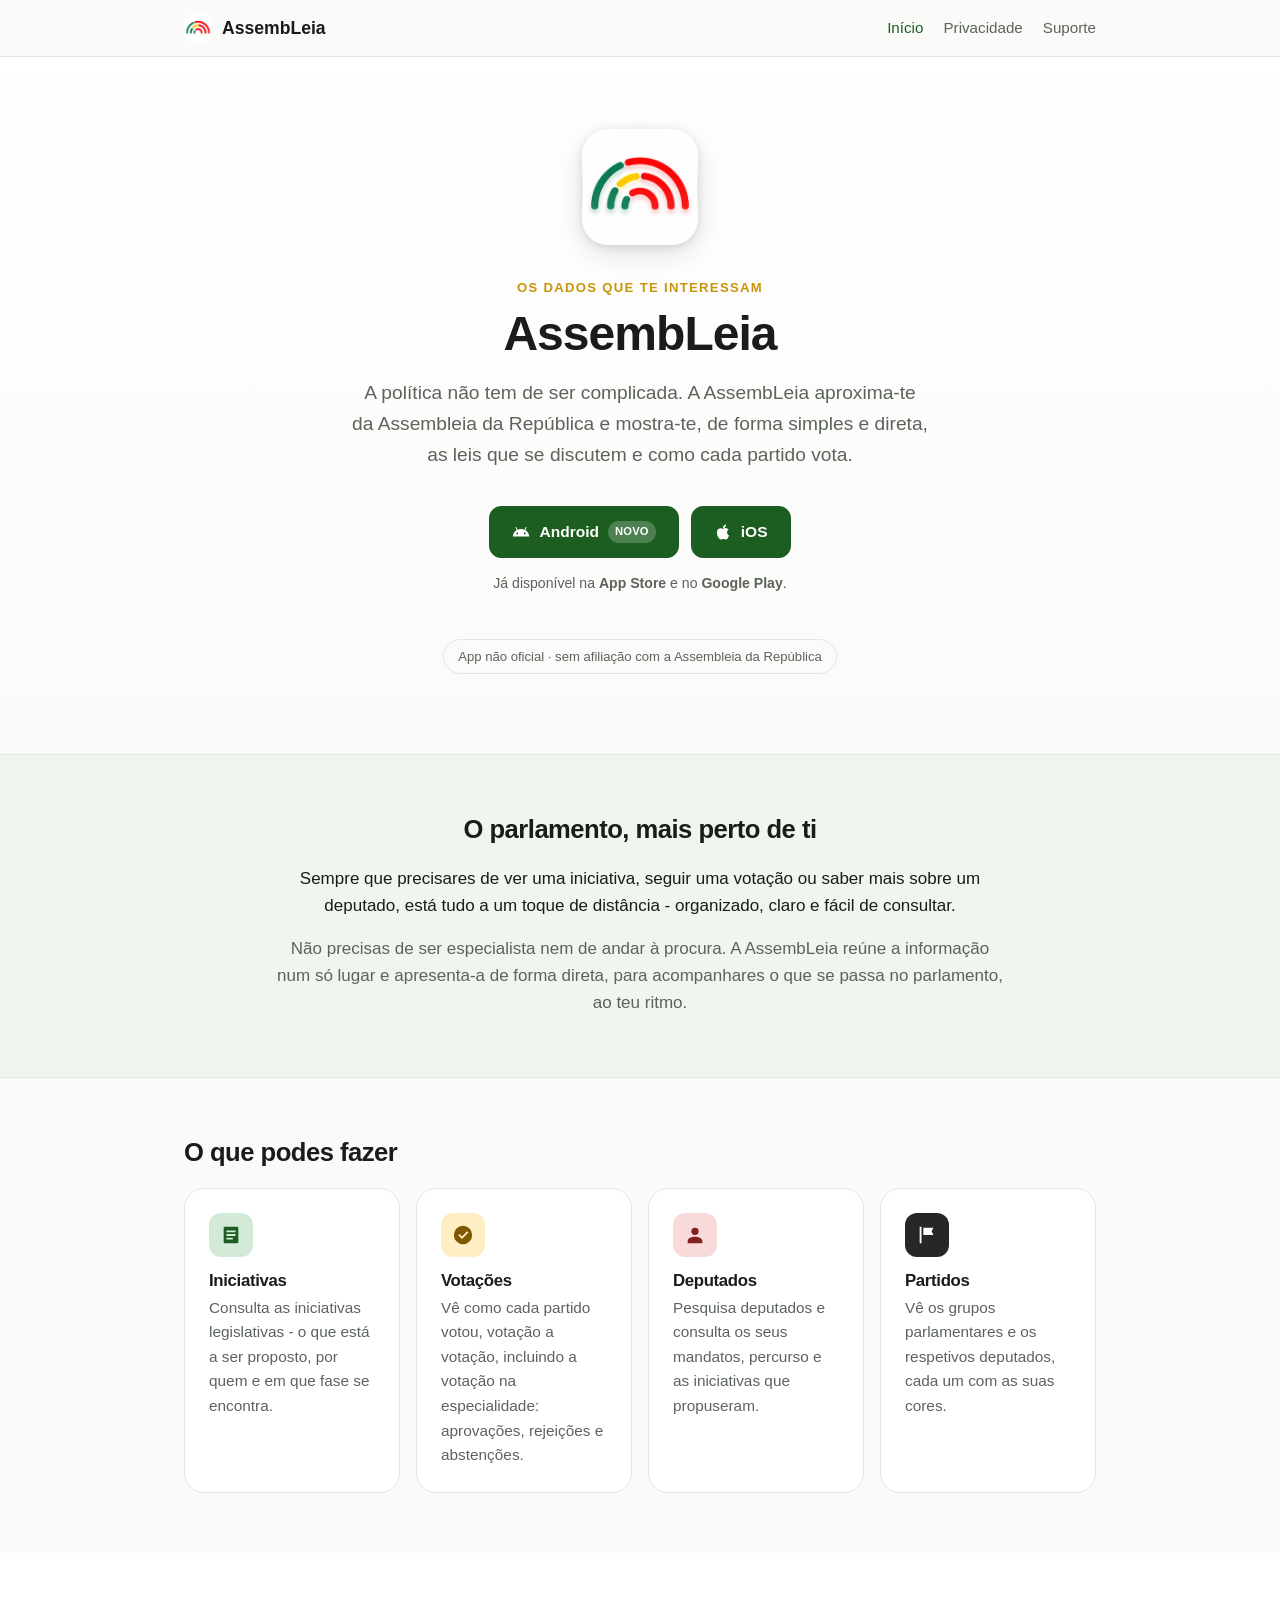
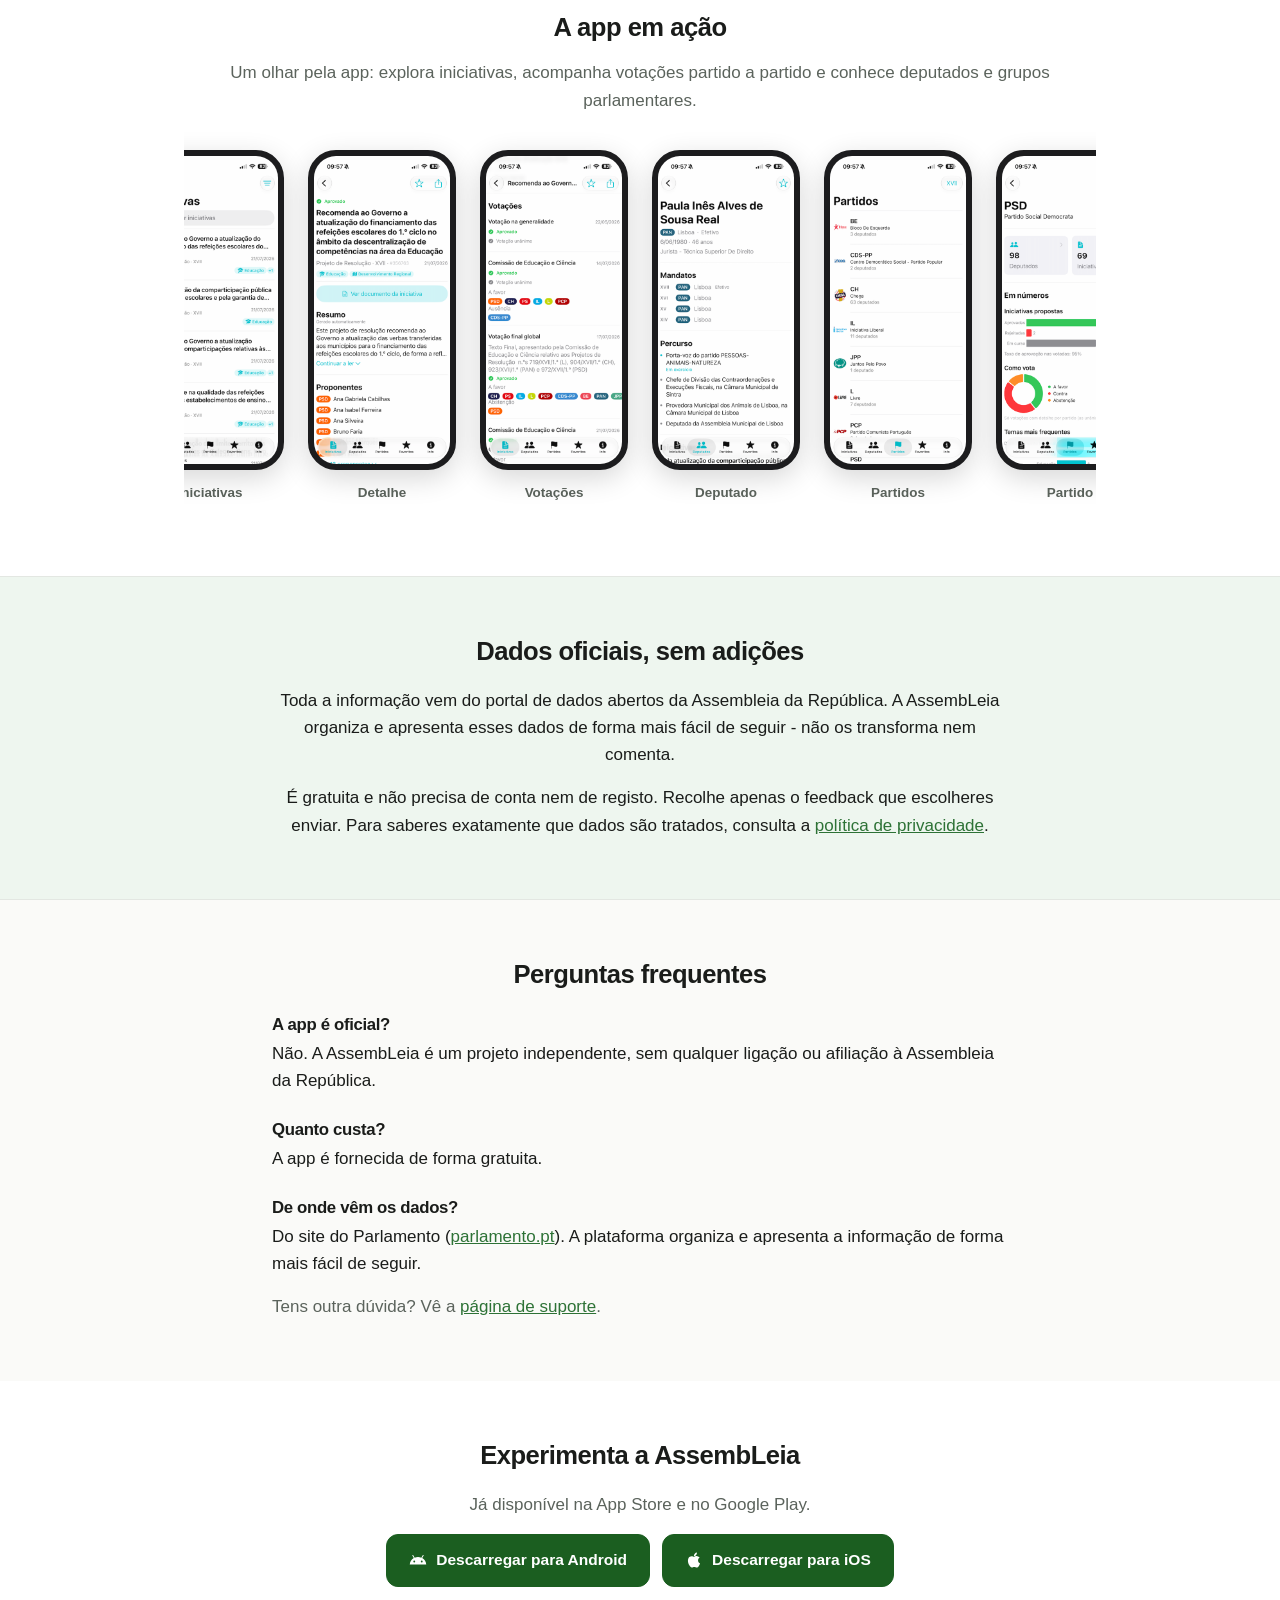
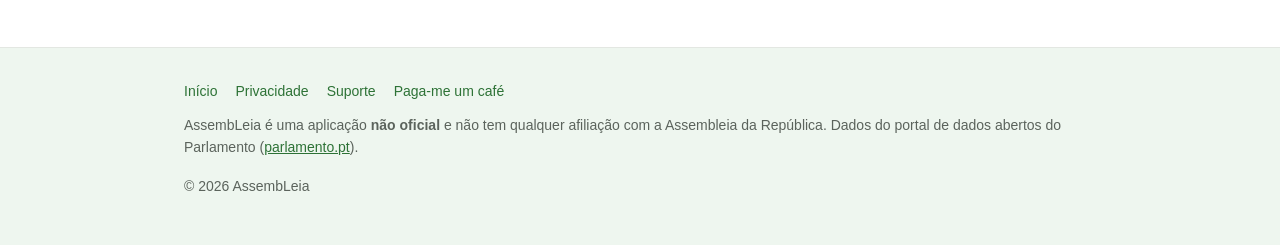
==== commit 9758b393: "Refresh all twelve app screenshots New light and dark captures across all six screens. Resized to 44" ====
--- a/index.html
+++ b/index.html
@@ -108,8 +108,8 @@
           <figure class="phone-wrap">
             <div class="phone-frame">
               <picture>
-                <source srcset="screenshots/iniciativas-dark.png?v=4" media="(prefers-color-scheme: dark)">
-                <img src="screenshots/iniciativas.png?v=4" alt="Lista de iniciativas legislativas, com pesquisa" class="phone-screen" loading="lazy" width="148" height="320">
+                <source srcset="screenshots/iniciativas-dark.png?v=5" media="(prefers-color-scheme: dark)">
+                <img src="screenshots/iniciativas.png?v=5" alt="Lista de iniciativas legislativas, com pesquisa" class="phone-screen" loading="lazy" width="148" height="320">
               </picture>
             </div>
             <figcaption class="phone-label">Iniciativas</figcaption>
@@ -117,8 +117,8 @@
           <figure class="phone-wrap">
             <div class="phone-frame">
               <picture>
-                <source srcset="screenshots/detalhe-dark.png?v=4" media="(prefers-color-scheme: dark)">
-                <img src="screenshots/detalhe.png?v=4" alt="Detalhe de uma iniciativa, com resumo e proponentes" class="phone-screen" loading="lazy" width="148" height="320">
+                <source srcset="screenshots/detalhe-dark.png?v=5" media="(prefers-color-scheme: dark)">
+                <img src="screenshots/detalhe.png?v=5" alt="Detalhe de uma iniciativa, com resumo e proponentes" class="phone-screen" loading="lazy" width="148" height="320">
               </picture>
             </div>
             <figcaption class="phone-label">Detalhe</figcaption>
@@ -126,8 +126,8 @@
           <figure class="phone-wrap">
             <div class="phone-frame">
               <picture>
-                <source srcset="screenshots/votacao-dark.png?v=4" media="(prefers-color-scheme: dark)">
-                <img src="screenshots/votacao.png?v=4" alt="Cronologia e votação de uma iniciativa, com o sentido de voto de cada partido" class="phone-screen" loading="lazy" width="148" height="320">
+                <source srcset="screenshots/votacao-dark.png?v=5" media="(prefers-color-scheme: dark)">
+                <img src="screenshots/votacao.png?v=5" alt="Cronologia e votação de uma iniciativa, com o sentido de voto de cada partido" class="phone-screen" loading="lazy" width="148" height="320">
               </picture>
             </div>
             <figcaption class="phone-label">Votações</figcaption>
@@ -135,8 +135,8 @@
           <figure class="phone-wrap">
             <div class="phone-frame">
               <picture>
-                <source srcset="screenshots/deputado-dark.png?v=4" media="(prefers-color-scheme: dark)">
-                <img src="screenshots/deputado.png?v=4" alt="Perfil de um deputado, com mandatos e percurso" class="phone-screen" loading="lazy" width="148" height="320">
+                <source srcset="screenshots/deputado-dark.png?v=5" media="(prefers-color-scheme: dark)">
+                <img src="screenshots/deputado.png?v=5" alt="Perfil de um deputado, com mandatos e percurso" class="phone-screen" loading="lazy" width="148" height="320">
               </picture>
             </div>
             <figcaption class="phone-label">Deputado</figcaption>
@@ -144,8 +144,8 @@
           <figure class="phone-wrap">
             <div class="phone-frame">
               <picture>
-                <source srcset="screenshots/partidos-dark.png?v=4" media="(prefers-color-scheme: dark)">
-                <img src="screenshots/partidos.png?v=4" alt="Lista de partidos com deputados de cada grupo parlamentar" class="phone-screen" loading="lazy" width="148" height="320">
+                <source srcset="screenshots/partidos-dark.png?v=5" media="(prefers-color-scheme: dark)">
+                <img src="screenshots/partidos.png?v=5" alt="Lista de partidos com deputados de cada grupo parlamentar" class="phone-screen" loading="lazy" width="148" height="320">
               </picture>
             </div>
             <figcaption class="phone-label">Partidos</figcaption>
@@ -153,8 +153,8 @@
           <figure class="phone-wrap">
             <div class="phone-frame">
               <picture>
-                <source srcset="screenshots/partido-detalhe-dark.png?v=4" media="(prefers-color-scheme: dark)">
-                <img src="screenshots/partido-detalhe.png?v=4" alt="Detalhe de um partido, com deputados e iniciativas" class="phone-screen" loading="lazy" width="148" height="320">
+                <source srcset="screenshots/partido-detalhe-dark.png?v=5" media="(prefers-color-scheme: dark)">
+                <img src="screenshots/partido-detalhe.png?v=5" alt="Detalhe de um partido, com deputados e iniciativas" class="phone-screen" loading="lazy" width="148" height="320">
               </picture>
             </div>
             <figcaption class="phone-label">Partido</figcaption>
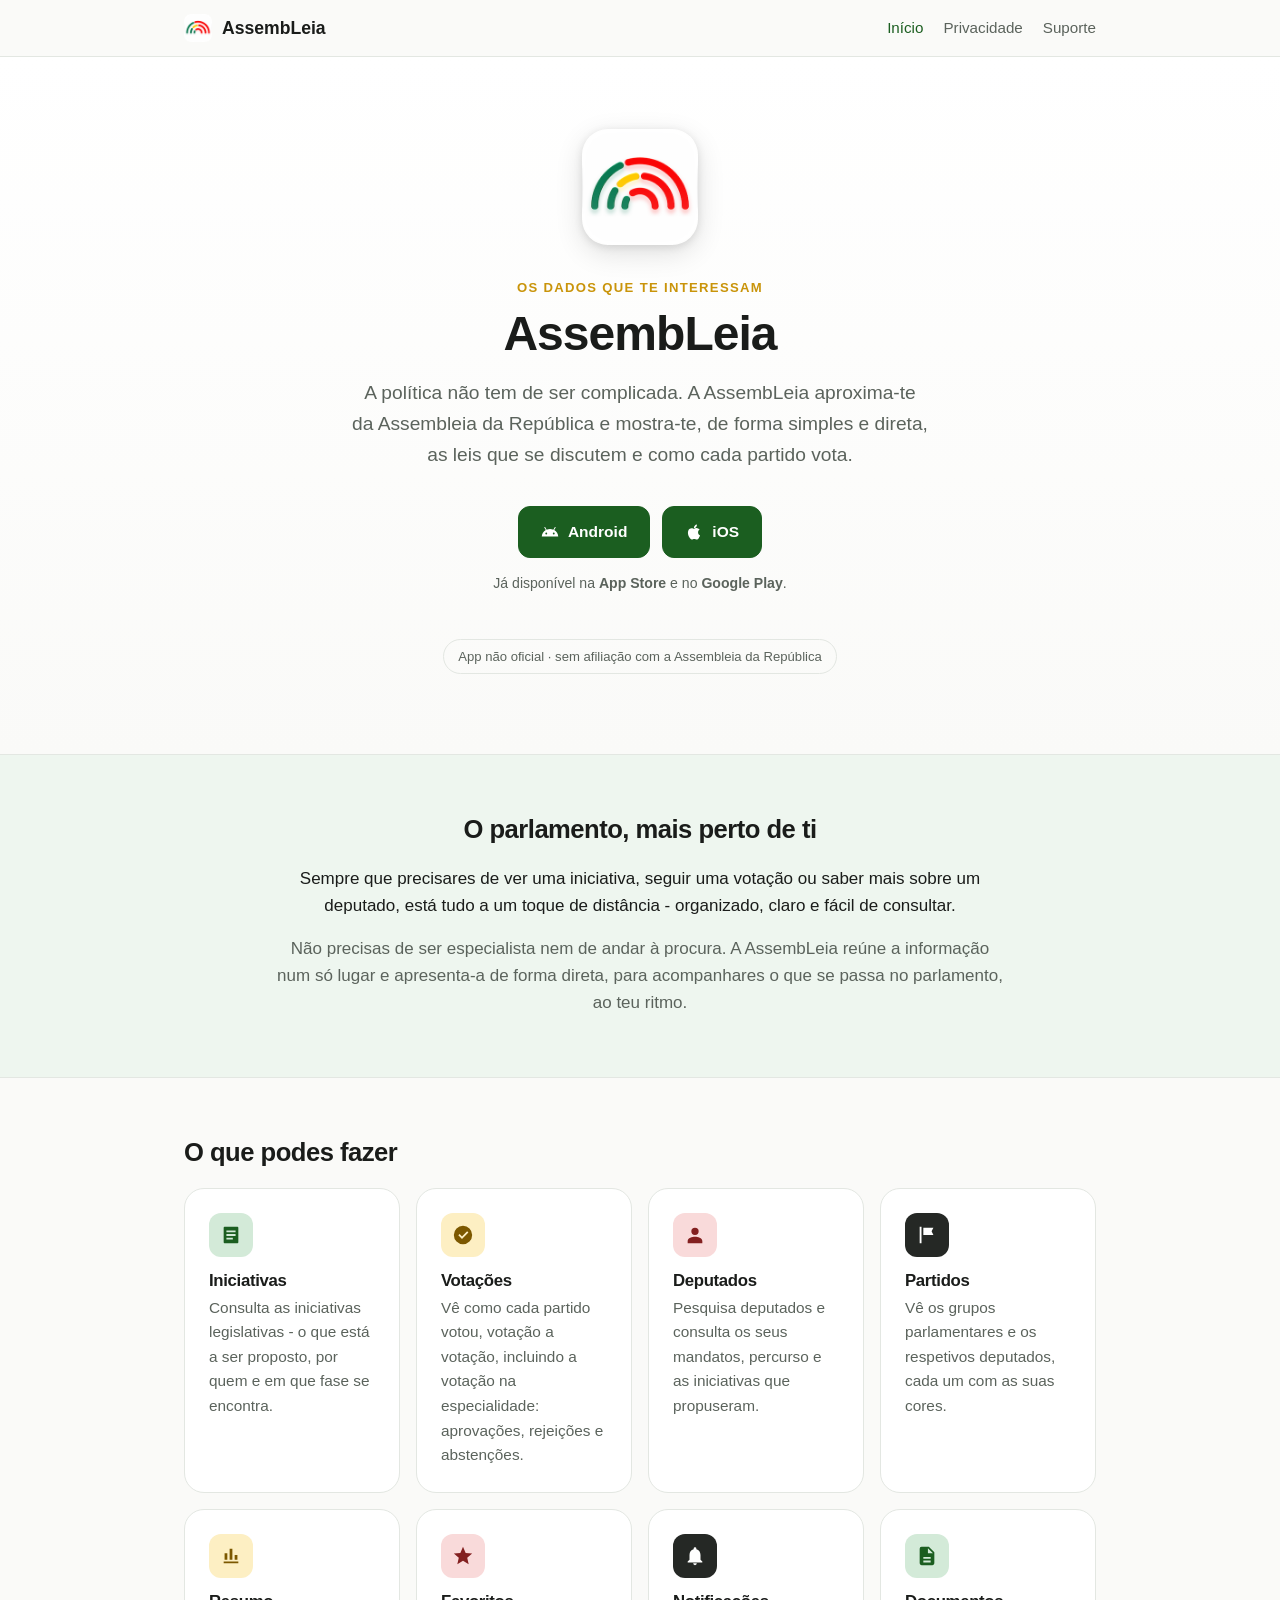
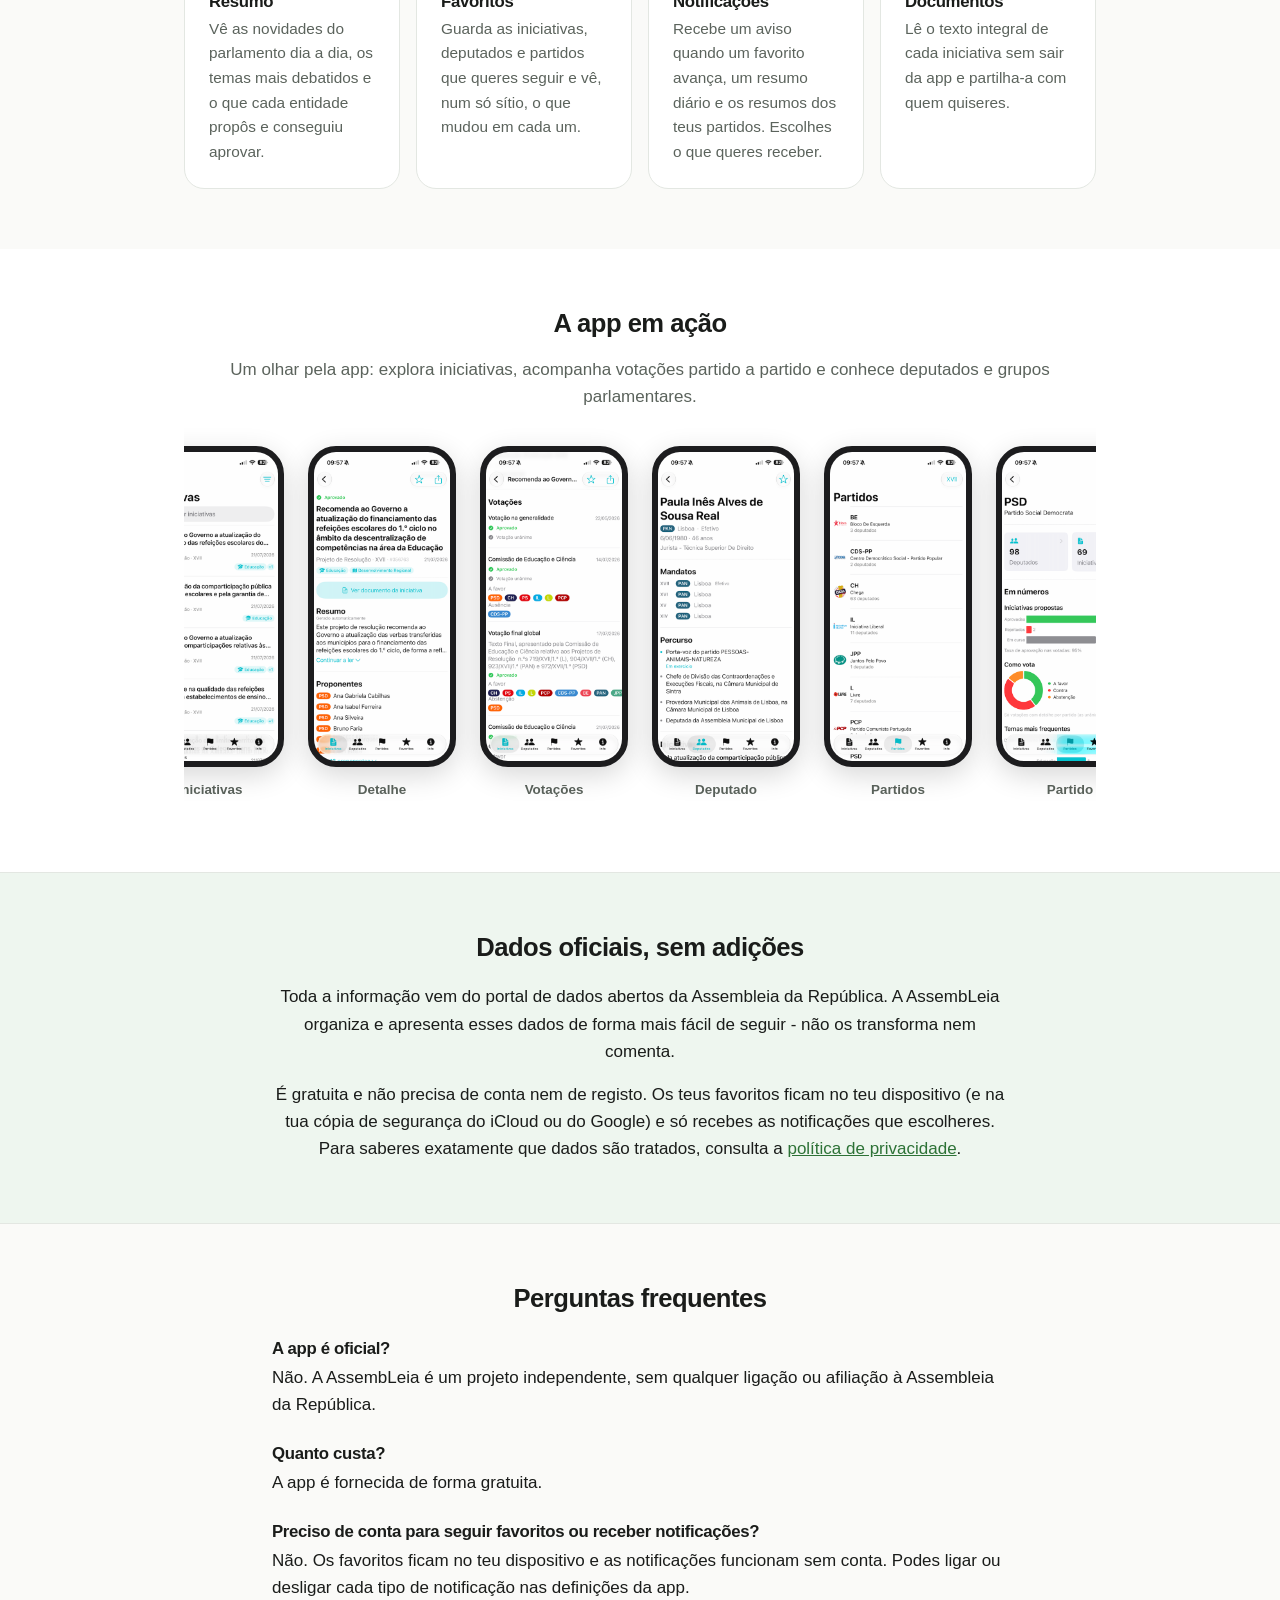
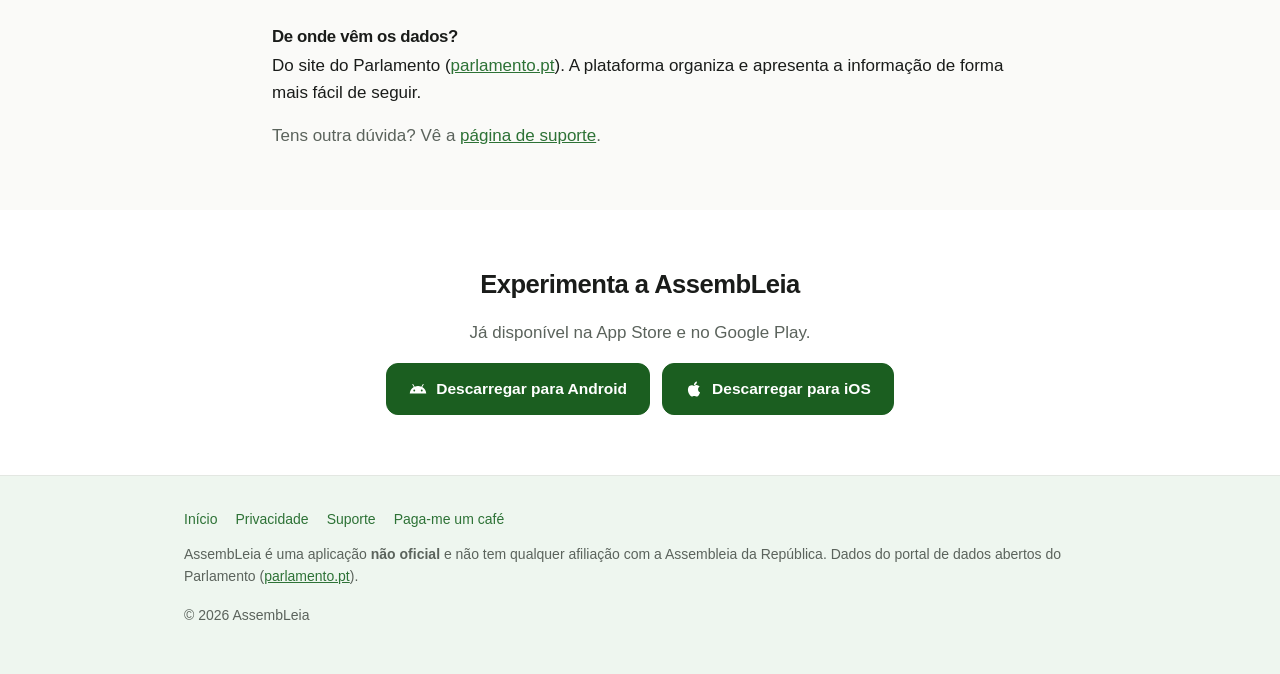
==== commit c0767060: "Cover Resumo, Favoritos, notifications and documents; drop the Android Novo badge Privacy policy gai" ====
--- a/index.html
+++ b/index.html
@@ -42,7 +42,6 @@
           <a class="btn btn-primary" href="https://play.google.com/store/apps/details?id=com.elisioff.assembleia">
             <svg viewBox="0 0 24 24" fill="currentColor" aria-hidden="true"><path d="M17.6 9.48l1.84-3.18c.16-.31.04-.69-.26-.85-.29-.15-.65-.06-.83.22l-1.88 3.24a11.46 11.46 0 0 0-8.94 0L5.65 5.67c-.19-.29-.58-.38-.87-.2-.28.18-.37.54-.22.83L6.4 9.48A10.78 10.78 0 0 0 1 18h22a10.78 10.78 0 0 0-5.4-8.52M7 15.25a1.25 1.25 0 1 1 0-2.5 1.25 1.25 0 0 1 0 2.5m10 0a1.25 1.25 0 1 1 0-2.5 1.25 1.25 0 0 1 0 2.5Z"/></svg>
             Android
-            <span class="btn-badge badge-on-primary">Novo</span>
           </a>
           <a class="btn btn-primary" href="https://apps.apple.com/pt/app/assembleia/id6779358001">
             <svg viewBox="0 0 24 24" fill="currentColor" aria-hidden="true"><path d="M18.71 19.5c-.83 1.24-1.71 2.45-3.05 2.47-1.34.03-1.77-.79-3.29-.79-1.53 0-2 .77-3.27.82-1.31.05-2.3-1.32-3.14-2.53C4.25 17 2.94 12.45 4.7 9.39c.87-1.52 2.43-2.48 4.12-2.51 1.28-.02 2.5.87 3.29.87.78 0 2.26-1.07 3.8-.91.65.03 2.47.26 3.64 1.98-.09.06-2.17 1.28-2.15 3.81.03 3.02 2.65 4.03 2.68 4.04-.03.07-.42 1.44-1.38 2.83M13 3.5c.73-.83 1.94-1.46 2.94-1.5.13 1.17-.34 2.35-1.04 3.19-.69.85-1.83 1.51-2.95 1.42-.15-1.15.41-2.35 1.05-3.11z"/></svg>
@@ -96,6 +95,34 @@
             <h3>Partidos</h3>
             <p>Vê os grupos parlamentares e os respetivos deputados, cada um com as suas cores.</p>
           </div>
+          <div class="card">
+            <div class="icon-chip chip-gold">
+              <svg viewBox="0 0 24 24" fill="currentColor" aria-hidden="true"><path d="M4 20h16v-2H4zm1-4h3V9H5zm5.5 0h3V4h-3zm5.5 0h3v-5h-3z"/></svg>
+            </div>
+            <h3>Resumo</h3>
+            <p>Vê as novidades do parlamento dia a dia, os temas mais debatidos e o que cada entidade propôs e conseguiu aprovar.</p>
+          </div>
+          <div class="card">
+            <div class="icon-chip chip-red">
+              <svg viewBox="0 0 24 24" fill="currentColor" aria-hidden="true"><path d="m12 17.3 6.2 3.7-1.6-7 5.4-4.7-7.1-.6L12 2 9.1 8.7 2 9.3l5.4 4.7-1.6 7z"/></svg>
+            </div>
+            <h3>Favoritos</h3>
+            <p>Guarda as iniciativas, deputados e partidos que queres seguir e vê, num só sítio, o que mudou em cada um.</p>
+          </div>
+          <div class="card">
+            <div class="icon-chip chip-dark">
+              <svg viewBox="0 0 24 24" fill="currentColor" aria-hidden="true"><path d="M12 22a2 2 0 0 0 2-2h-4a2 2 0 0 0 2 2zm6-6v-5c0-3.1-1.6-5.6-4.5-6.3V4a1.5 1.5 0 0 0-3 0v.7C7.6 5.4 6 7.9 6 11v5l-2 2v1h16v-1z"/></svg>
+            </div>
+            <h3>Notificações</h3>
+            <p>Recebe um aviso quando um favorito avança, um resumo diário e os resumos dos teus partidos. Escolhes o que queres receber.</p>
+          </div>
+          <div class="card">
+            <div class="icon-chip chip-green">
+              <svg viewBox="0 0 24 24" fill="currentColor" aria-hidden="true"><path d="M14 2H6a2 2 0 0 0-2 2v16a2 2 0 0 0 2 2h12a2 2 0 0 0 2-2V8zm-1 7V3.5L18.5 9zM8 13h8v2H8zm0 4h8v2H8z"/></svg>
+            </div>
+            <h3>Documentos</h3>
+            <p>Lê o texto integral de cada iniciativa sem sair da app e partilha-a com quem quiseres.</p>
+          </div>
         </div>
       </div>
     </section>
@@ -168,7 +195,7 @@
         <div class="measure">
           <h2>Dados oficiais, sem adições</h2>
           <p>Toda a informação vem do portal de dados abertos da Assembleia da República. A AssembLeia organiza e apresenta esses dados de forma mais fácil de seguir - não os transforma nem comenta.</p>
-          <p>É gratuita e não precisa de conta nem de registo. Recolhe apenas o feedback que escolheres enviar. Para saberes exatamente que dados são tratados, consulta a <a href="privacidade.html">política de privacidade</a>.</p>
+          <p>É gratuita e não precisa de conta nem de registo. Os teus favoritos ficam no teu dispositivo (e na tua cópia de segurança do iCloud ou do Google) e só recebes as notificações que escolheres. Para saberes exatamente que dados são tratados, consulta a <a href="privacidade.html">política de privacidade</a>.</p>
         </div>
       </div>
     </section>
@@ -181,6 +208,8 @@
           <p>Não. A AssembLeia é um projeto independente, sem qualquer ligação ou afiliação à Assembleia da República.</p>
           <h3>Quanto custa?</h3>
           <p>A app é fornecida de forma gratuita.</p>
+          <h3>Preciso de conta para seguir favoritos ou receber notificações?</h3>
+          <p>Não. Os favoritos ficam no teu dispositivo e as notificações funcionam sem conta. Podes ligar ou desligar cada tipo de notificação nas definições da app.</p>
           <h3>De onde vêm os dados?</h3>
           <p>Do site do Parlamento (<a href="https://www.parlamento.pt">parlamento.pt</a>). A plataforma organiza e apresenta a informação de forma mais fácil de seguir.</p>
           <p class="muted">Tens outra dúvida? Vê a <a href="suporte.html">página de suporte</a>.</p>
--- a/styles.css
+++ b/styles.css
@@ -263,6 +263,7 @@
 .prose h1 { font-size: 2rem; }
 .prose h2 { font-size: 1.3rem; margin-top: 2.2rem; }
 .prose h2:first-of-type { margin-top: 1.6rem; }
+.prose h3 { margin-top: 1.4rem; }
 .prose ul { padding-left: 1.2rem; margin: 0 0 1rem; }
 .prose li { margin-bottom: 0.4rem; }
 .prose .updated { color: var(--muted); font-size: 0.9rem; margin-top: -0.4rem; }
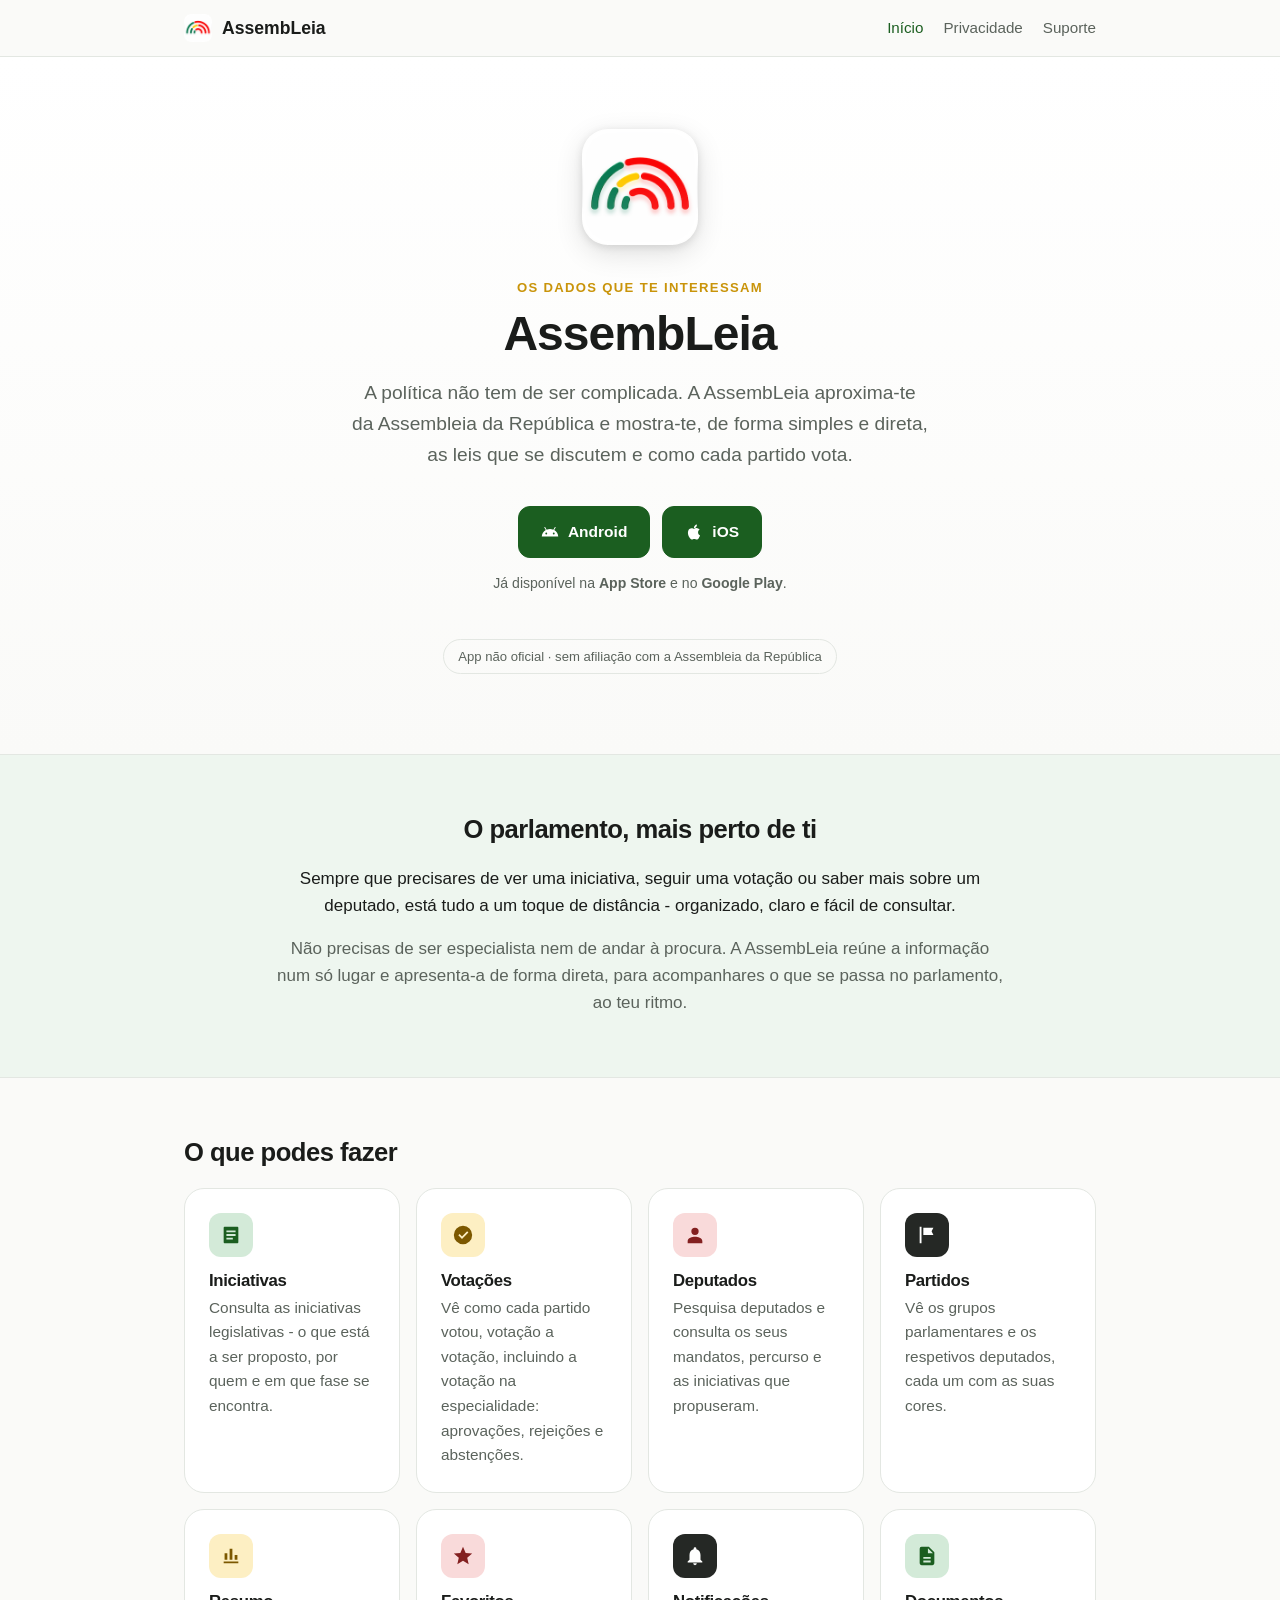
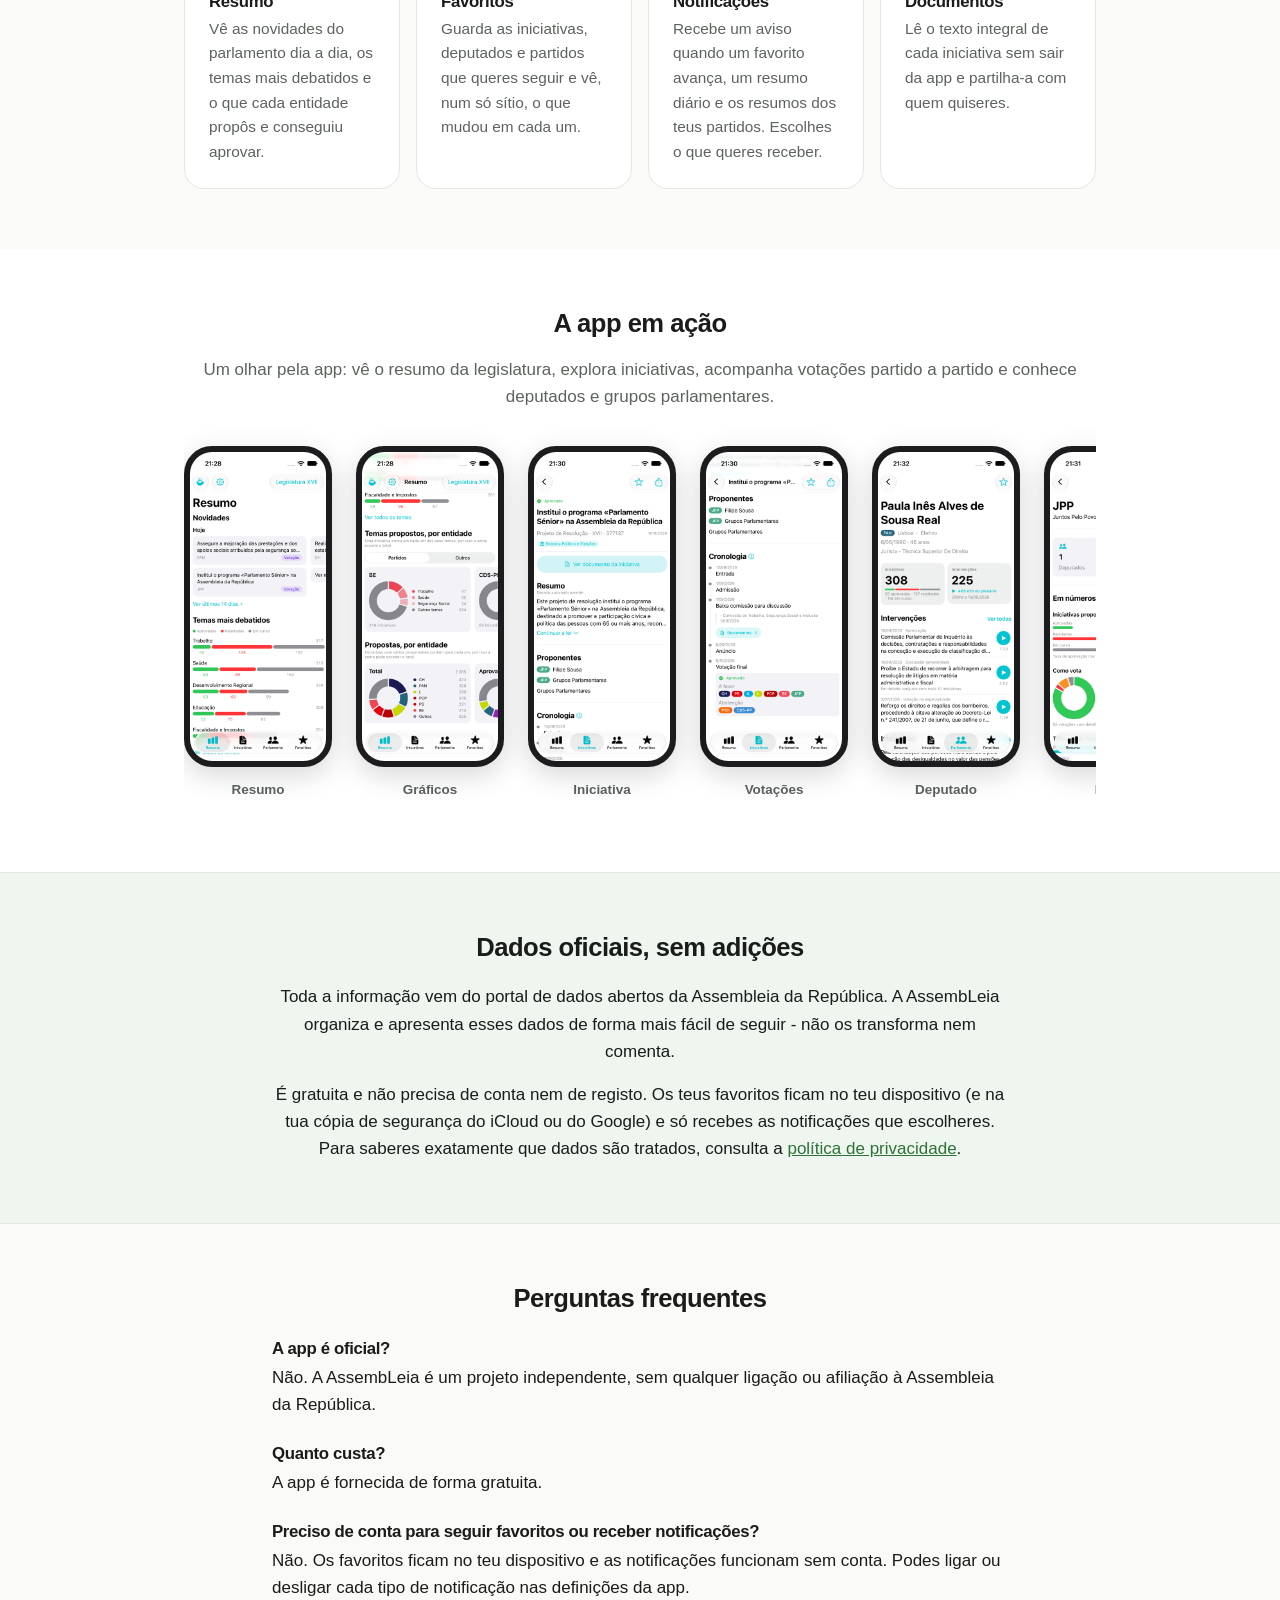
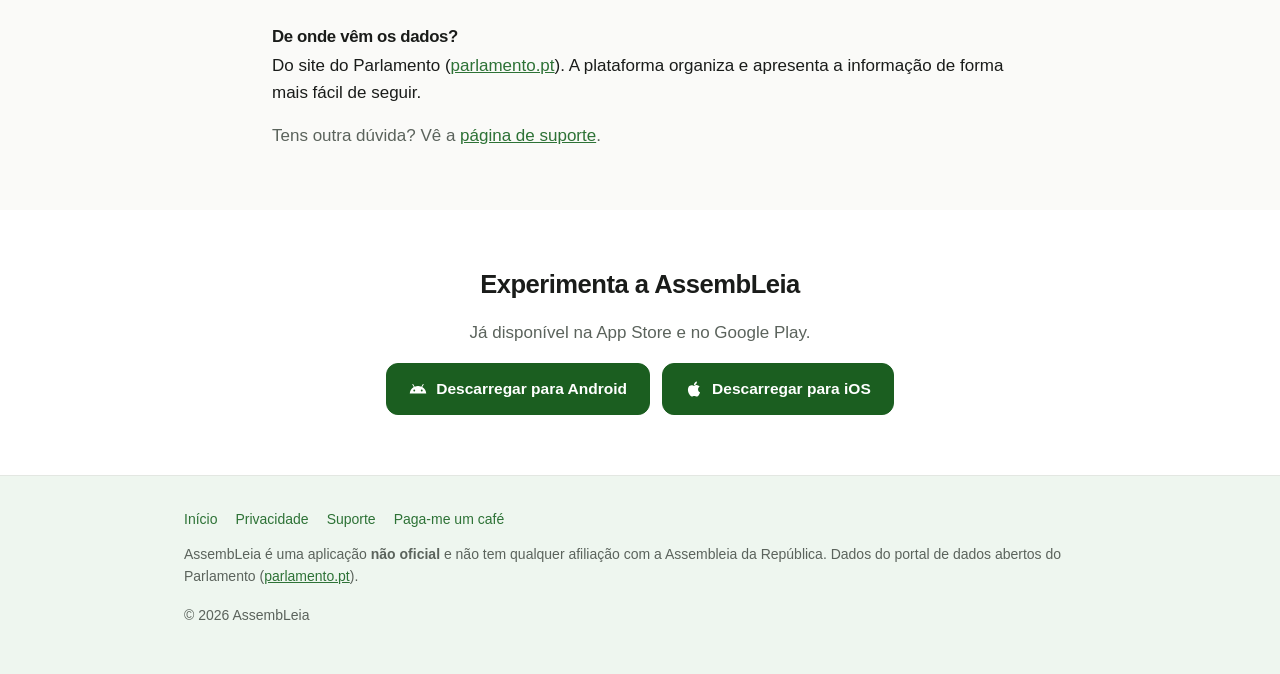
==== commit 6add49fc: "Screenshots: the 1.6 app - Resumo, charts, deputy speeches, Favoritos, share image Eight phones inst" ====
--- a/index.html
+++ b/index.html
@@ -130,31 +130,40 @@
     <section class="section screenshots-section">
       <div class="container section-center">
         <h2>A app em ação</h2>
-        <p class="screenshots-intro">Um olhar pela app: explora iniciativas, acompanha votações partido a partido e conhece deputados e grupos parlamentares.</p>
+        <p class="screenshots-intro">Um olhar pela app: vê o resumo da legislatura, explora iniciativas, acompanha votações partido a partido e conhece deputados e grupos parlamentares.</p>
         <div class="screenshots-strip">
           <figure class="phone-wrap">
             <div class="phone-frame">
               <picture>
-                <source srcset="screenshots/iniciativas-dark.png?v=5" media="(prefers-color-scheme: dark)">
-                <img src="screenshots/iniciativas.png?v=5" alt="Lista de iniciativas legislativas, com pesquisa" class="phone-screen" loading="lazy" width="148" height="320">
-              </picture>
-            </div>
-            <figcaption class="phone-label">Iniciativas</figcaption>
-          </figure>
-          <figure class="phone-wrap">
-            <div class="phone-frame">
-              <picture>
-                <source srcset="screenshots/detalhe-dark.png?v=5" media="(prefers-color-scheme: dark)">
-                <img src="screenshots/detalhe.png?v=5" alt="Detalhe de uma iniciativa, com resumo e proponentes" class="phone-screen" loading="lazy" width="148" height="320">
-              </picture>
-            </div>
-            <figcaption class="phone-label">Detalhe</figcaption>
-          </figure>
-          <figure class="phone-wrap">
-            <div class="phone-frame">
-              <picture>
-                <source srcset="screenshots/votacao-dark.png?v=5" media="(prefers-color-scheme: dark)">
-                <img src="screenshots/votacao.png?v=5" alt="Cronologia e votação de uma iniciativa, com o sentido de voto de cada partido" class="phone-screen" loading="lazy" width="148" height="320">
+                <source srcset="screenshots/resumo-dark.png?v=6" media="(prefers-color-scheme: dark)">
+                <img src="screenshots/resumo.png?v=6" alt="Resumo da legislatura, com as novidades do dia e os temas mais debatidos" class="phone-screen" loading="lazy" width="148" height="320">
+              </picture>
+            </div>
+            <figcaption class="phone-label">Resumo</figcaption>
+          </figure>
+          <figure class="phone-wrap">
+            <div class="phone-frame">
+              <picture>
+                <source srcset="screenshots/graficos-dark.png?v=6" media="(prefers-color-scheme: dark)">
+                <img src="screenshots/graficos.png?v=6" alt="Gráficos de temas e de propostas por partido" class="phone-screen" loading="lazy" width="148" height="320">
+              </picture>
+            </div>
+            <figcaption class="phone-label">Gráficos</figcaption>
+          </figure>
+          <figure class="phone-wrap">
+            <div class="phone-frame">
+              <picture>
+                <source srcset="screenshots/detalhe-dark.png?v=6" media="(prefers-color-scheme: dark)">
+                <img src="screenshots/detalhe.png?v=6" alt="Detalhe de uma iniciativa, com resumo e proponentes" class="phone-screen" loading="lazy" width="148" height="320">
+              </picture>
+            </div>
+            <figcaption class="phone-label">Iniciativa</figcaption>
+          </figure>
+          <figure class="phone-wrap">
+            <div class="phone-frame">
+              <picture>
+                <source srcset="screenshots/votacao-dark.png?v=6" media="(prefers-color-scheme: dark)">
+                <img src="screenshots/votacao.png?v=6" alt="Cronologia e votação de uma iniciativa, com o sentido de voto de cada partido" class="phone-screen" loading="lazy" width="148" height="320">
               </picture>
             </div>
             <figcaption class="phone-label">Votações</figcaption>
@@ -162,8 +171,8 @@
           <figure class="phone-wrap">
             <div class="phone-frame">
               <picture>
-                <source srcset="screenshots/deputado-dark.png?v=5" media="(prefers-color-scheme: dark)">
-                <img src="screenshots/deputado.png?v=5" alt="Perfil de um deputado, com mandatos e percurso" class="phone-screen" loading="lazy" width="148" height="320">
+                <source srcset="screenshots/deputado-dark.png?v=6" media="(prefers-color-scheme: dark)">
+                <img src="screenshots/deputado.png?v=6" alt="Perfil de um deputado, com iniciativas e intervenções no plenário" class="phone-screen" loading="lazy" width="148" height="320">
               </picture>
             </div>
             <figcaption class="phone-label">Deputado</figcaption>
@@ -171,20 +180,28 @@
           <figure class="phone-wrap">
             <div class="phone-frame">
               <picture>
-                <source srcset="screenshots/partidos-dark.png?v=5" media="(prefers-color-scheme: dark)">
-                <img src="screenshots/partidos.png?v=5" alt="Lista de partidos com deputados de cada grupo parlamentar" class="phone-screen" loading="lazy" width="148" height="320">
-              </picture>
-            </div>
-            <figcaption class="phone-label">Partidos</figcaption>
-          </figure>
-          <figure class="phone-wrap">
-            <div class="phone-frame">
-              <picture>
-                <source srcset="screenshots/partido-detalhe-dark.png?v=5" media="(prefers-color-scheme: dark)">
-                <img src="screenshots/partido-detalhe.png?v=5" alt="Detalhe de um partido, com deputados e iniciativas" class="phone-screen" loading="lazy" width="148" height="320">
+                <source srcset="screenshots/partido-dark.png?v=6" media="(prefers-color-scheme: dark)">
+                <img src="screenshots/partido.png?v=6" alt="Detalhe de um partido, com iniciativas propostas e sentido de voto" class="phone-screen" loading="lazy" width="148" height="320">
               </picture>
             </div>
             <figcaption class="phone-label">Partido</figcaption>
+          </figure>
+          <figure class="phone-wrap">
+            <div class="phone-frame">
+              <picture>
+                <source srcset="screenshots/favoritos-dark.png?v=6" media="(prefers-color-scheme: dark)">
+                <img src="screenshots/favoritos.png?v=6" alt="Favoritos, com as novidades das iniciativas que segues" class="phone-screen" loading="lazy" width="148" height="320">
+              </picture>
+            </div>
+            <figcaption class="phone-label">Favoritos</figcaption>
+          </figure>
+          <figure class="phone-wrap">
+            <div class="phone-frame">
+              <picture>
+                <img src="screenshots/partilha.png?v=6" alt="Imagem de partilha de uma iniciativa, com o resultado da votação" class="phone-screen" loading="lazy" width="148" height="320">
+              </picture>
+            </div>
+            <figcaption class="phone-label">Partilha</figcaption>
           </figure>
         </div>
       </div>
--- a/styles.css
+++ b/styles.css
@@ -230,8 +230,11 @@
   padding: 20px 0 12px;
   scrollbar-width: thin;
   scrollbar-color: var(--border) transparent;
-  justify-content: center;
-}
+}
+/* Centred when the strip fits, scrollable from the first phone when it doesn't
+   (justify-content: center would clip the left end of an overflowing strip). */
+.phone-wrap:first-child { margin-left: auto; }
+.phone-wrap:last-child { margin-right: auto; }
 .phone-wrap { flex: 0 0 auto; margin: 0; display: flex; flex-direction: column; align-items: center; gap: 12px; }
 .phone-frame {
   width: 148px;
@@ -287,7 +290,6 @@
   h1 { font-size: 2.2rem; }
   .hero { padding: 48px 0 44px; }
   .hero-icon { width: 96px; height: 96px; border-radius: 22px; }
-  .screenshots-strip { justify-content: flex-start; }
 }
 
 /* ---- Dark mode ---- */
